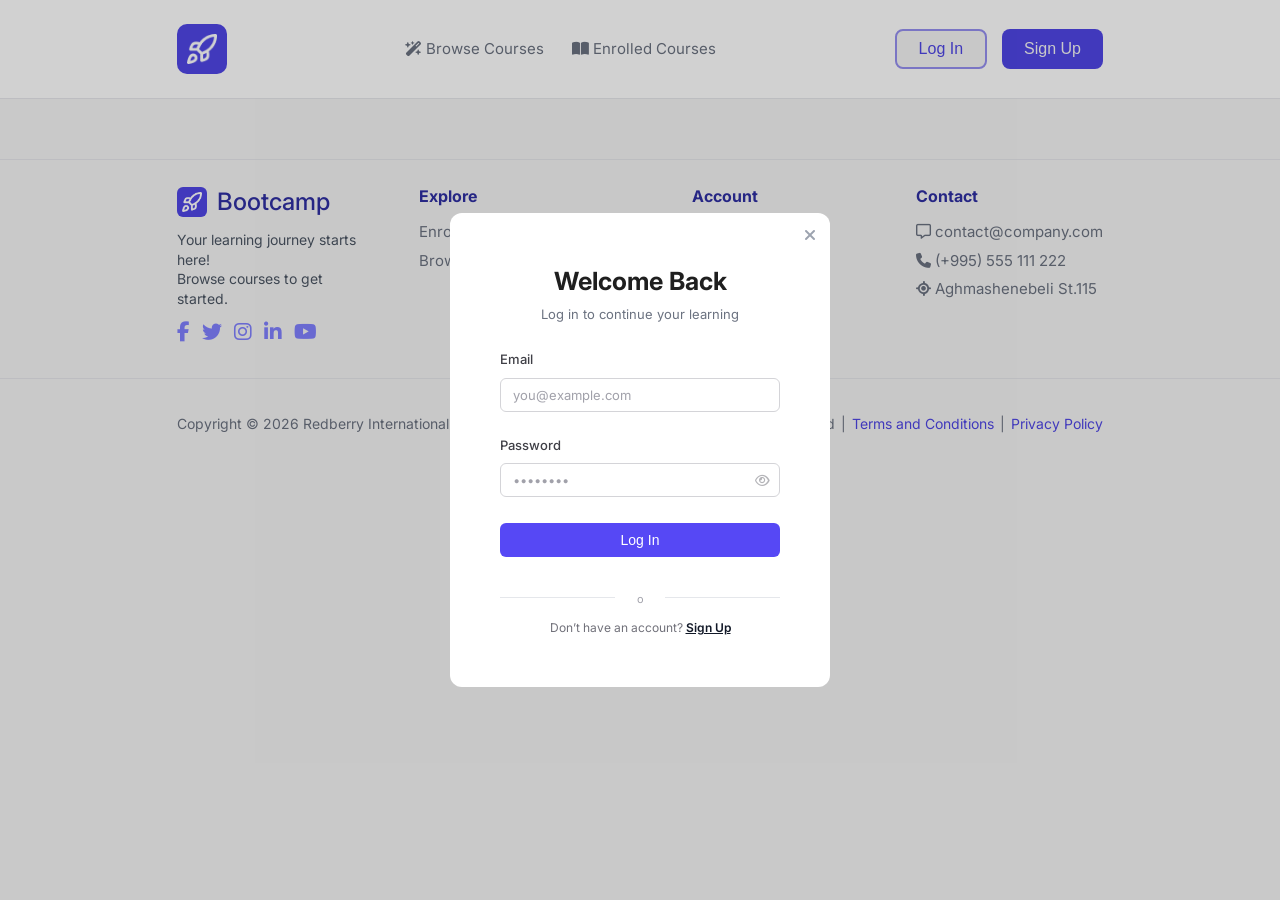
==== index.html @ 2910cee6 "modal functions with javascript" ====
<!DOCTYPE html>
<html lang="en">
<head>
    <meta charset="UTF-8">
    <meta name="viewport" content="width=device-width, initial-scale=1.0">
    <title>Redberry Bootcamp XI</title>
    <link rel="stylesheet" href="https://cdnjs.cloudflare.com/ajax/libs/font-awesome/6.5.0/css/all.min.css">
    <link rel="preconnect" href="https://fonts.googleapis.com">
    <link rel="preconnect" href="https://fonts.gstatic.com" crossorigin>
    <link href="https://fonts.googleapis.com/css2?family=Atkinson+Hyperlegible+Mono:ital,wght@0,200..800;1,200..800&family=Inter:ital,opsz,wght@0,14..32,100..900;1,14..32,100..900&family=Pinyon+Script&display=swap" rel="stylesheet">
    <link rel="stylesheet" href="index.css">
    <script src="index.js"></script>
</head>
<body>
    <header class="header">
        <div class="container header-container">
            <div class="logo">
                <img src="icons/dashboard.png" alt="Dashboard" ">
            </div>

            <nav class="nav">
                <a href="#"> <i class="fa-solid fa-wand-magic-sparkles"></i> Browse Courses</a>
                <a href="#"> <i class="fa-solid fa-book-open"></i> Enrolled Courses</a>
            </nav>

            <div class="auth-buttons">
                <button class="btn btn-login" id="openLoginBtn">Log In</button>
                <button class="btn btn-signup">Sign Up</button>
            </div>
        </div>
    </header>

    <main></main>

    <footer class="footer">
        <div class="container footer-container">
            <div class="footer-left">
                <div class="footer-brand">
                    <div class="footer-logo-row">
                        <img src="icons/dashboard.png" alt="Bootcamp logo""/>
                        <span>Bootcamp</span>
                    </div>

                    <p class="footer-description">
                    Your learning journey starts here!<br />
                    Browse courses to get started.
                    </p>

                    <div class="footer-socials">
                        <a href="https://www.facebook.com" aria-label="Facebook">
                            <i class="fa-brands fa-facebook-f"></i>
                        </a>
                        <a href="https://twitter.com" aria-label="Twitter">
                            <i class="fa-brands fa-twitter"></i>
                        </a>
                        <a href="https://www.instagram.com" aria-label="Instagram">
                            <i class="fa-brands fa-instagram"></i>
                        </a>
                        <a href="https://www.linkedin.com" aria-label="LinkedIn">
                            <i class="fa-brands fa-linkedin-in"></i>
                        </a>
                        <a href="https://www.youtube.com" aria-label="YouTube">
                            <i class="fa-brands fa-youtube"></i>
                        </a>
                    </div>
                </div>
            </div>

            <div class="footer-right">
                <div class="footer-column">
                    <h4>Explore</h4>
                    <a href="#">Enrolled Courses</a>
                    <a href="#">Browse Courses</a>
                </div>

                <div class="footer-column">
                    <h4>Account</h4>
                    <a href="#">My Profile</a>
                </div>

                <div class="footer-column">
                    <h4>Contact</h4>
                    <p><i class="fa-regular fa-message"></i> contact@company.com</p>
                    <p><i class="fa-solid fa-phone"></i> (+995) 555 111 222</p>
                    <p><i class="fa-solid fa-location-crosshairs"></i> Aghmashenebeli St.115</p>
                </div>
            </div>
        </div>

        <div class="container footer-bottom">
            <p>Copyright © 2026 Redberry International</p>

            <div class="footer-bottom-links">
                <span>All Rights Reserved</span>
                <span>|</span>
                <a href="#">Terms and Conditions</a>
                <span>|</span>
                <a href="#">Privacy Policy</a>
            </div>
        </div>
    </footer>

    <div id="loginModal" class="modal">
        <div class="modal-overlay" id="modalOverlay"></div>

        <div class="login-modal">
            <button class="modal-close" id="closeLoginBtn">
            <i class="fa-solid fa-xmark"></i>
            </button>

            <h2>Welcome Back</h2>
            <p class="modal-subtitle">Log in to continue your learning</p>

            <form id="loginForm" class="login-form">
            <div class="form-group">
                <label for="email">Email</label>
                <input
                type="email"
                id="email"
                name="email"
                placeholder="you@example.com"
                required
                >
                <p class="field-error" id="emailError"></p>
            </div>

            <div class="form-group">
                <label for="password">Password</label>
                <div class="password-input-wrapper">
                <input
                    type="password"
                    id="password"
                    name="password"
                    placeholder="••••••••"
                    required
                >
                <button type="button" class="toggle-password" id="togglePassword">
                    <i class="fa-regular fa-eye"></i>
                </button>
                </div>
                <p class="field-error" id="passwordError"></p>
            </div>

            <button type="submit" class="login-submit-btn" id="openLoginBtn">Log In</button>
            <p class="form-message" id="loginMessage"></p>
            </form>

            <div class="divider">
            <span>o</span>
            </div>

            <p class="signup-text">
            Don’t have an account?
            <a href="#">Sign Up</a>
            </p>
        </div>
    </div>
</body>
</html>
---- index.css ----
* {
    margin: 0;
    padding: 0;
    box-sizing: border-box;
}

body {
    font-family: 'Inter', sans-serif;
    background-color: #F5F5F5;
    color: #1e1e1e;
    line-height: 1.5;
}

img {
    display: block;
    width: 100%;
}

a {
    text-decoration: none;
    color: inherit;
}

.container {
    width: 100%;
    margin: 0 auto;
    padding: 24px 177px;
}

.hidden {
    display: none;
}

.header {
    background: #fff;
    border-bottom: 1px solid #e6e7eb;
}

.header-container {
    display: flex;
    justify-content: space-between;
    align-items: center;
    min-height: 72px;
}

.logo img {
    width: 50px;
    height: 50px;
    object-fit: contain;
    border-radius: 20%;
    padding: 10px;
    background-color: #4f46e5;
    cursor: pointer;
}

.nav {
    display: flex;
    align-items: center;
    gap: 28px;
}

.nav a {
    font-size: 15px;
    color: #6b7280;
    transition: 0.3s;
}

.nav a:hover {
    color: #4f46e5;
}

.auth-buttons {
    display: flex;
    align-items: center;
    gap: 15px;
}

.btn {
    height: 40px;
    padding: 0 22px;
    border-radius: 8px;
    font-size: 16px;
    font-weight: 500;
    cursor: pointer;
    transition: 0.3s;
}

.btn-login {
    background-color: whitesmoke;
    color: #4F46E5;
    border: 2px solid #958FEF;
}

.btn-login:hover {
    background-color: #4F46E5;
    color: whitesmoke;
}

.footer {
    background-color: #F5F5F5;
    border-top: 1px solid #e6e7eb;
    margin-top: 60px;
}

.btn-signup {
    background-color: #4F46E5;
    color: whitesmoke;
    border: none;
}

.btn-signup:hover {
    background-color: #958FEF;
}

.footer-container {
    display: flex;
    justify-content: space-between;
    align-items: flex-start;
    gap: 60px;
    padding-bottom:34px;
}

.footer-left {
    flex: 1;
}

.footer-brand {
    max-width: 240px;
}

.footer-logo-row {
    display: flex;
    align-items: center;
    gap: 10px;
    margin-bottom: 10px;
}

.footer-logo-row img {
    width: 30px;
    height: 30px;
    object-fit: contain;
    border-radius: 20%;
    padding: 5px;
    background-color: #4f46e5;
    cursor: pointer;
}

.footer-logo-row span {
    font-size: 24px;
    font-weight: 500;
    color: #2f2fa2
}

.footer-description {
    font-size: 14px;
    line-height: 1.4;
    color: #4b5563;
    margin-bottom: 14px;
}

.footer-socials {
    display: flex;
    align-items: center;
    gap: 12px;
}

.footer-socials a {
    font-size: 12px;
    text-decoration: none;
}

.footer-right {
    display: flex;
    gap: 150px;
}

.footer-column h4 {
    font-size: 16px;
    font-weight: 700;
    color: #2f2fa2;
    margin-bottom: 10px;
}

.footer-column a,
.footer-column p {
    display: block;
    font-size: 15px;
    color: #6b7280;
    text-decoration: none;
    line-height: 1.9;
}

.footer-bottom {
    border-top: 1px solid #e6e7eb;
    padding: 34px 177px;
    display: flex;
    justify-content: space-between;
    align-items: center;
    
}

.footer-bottom p {
    font-size: 14px;
    color: #6b7280;
}

.footer-bottom-links {
    display: flex;
    align-items: center;
    gap: 6px;
    flex-wrap: wrap;
}

.footer-bottom-links a,
.footer-bottom-links span {
    font-size: 14px;
    color: #6b7280;
    text-decoration: none;
}

.footer-bottom-links a {
    color: #4f46e5;
}

.fa-brands {
    color: hsl(240, 100%, 75%);
    font-size: 20px;
}

.hidden {
  display: none;
}

.modal {
  position: fixed;
  inset: 0;
  z-index: 1000;
}

.modal-overlay {
  position: absolute;
  inset: 0;
  background: rgba(0, 0, 0, 0.18);
}

.login-modal {
  position: relative;
  z-index: 2;
  width: 100%;
  max-width: 380px;
  background: #fff;
  border-radius: 12px;
  margin: 0 auto;
  top: 50%;
  transform: translateY(-50%);
  padding: 50px;
}

.modal-close {
  position: absolute;
  top: 14px;
  right: 14px;
  border: none;
  background: transparent;
  color: #9ca3af;
  font-size: 16px;
  cursor: pointer;
}

.login-modal h2 {
  text-align: center;
  font-size: 25px;
  font-weight: 700;
  color: #1f1f1f;
  margin-bottom: 4px;
}

.modal-subtitle {
  text-align: center;
  font-size: 13px;
  color: #6b7280;
  margin-bottom: 26px;
}

.login-form {
  display: flex;
  flex-direction: column;
  gap: 16px;
}

.form-group {
  display: flex;
  flex-direction: column;
  gap: 8px;
}

.form-group label {
  font-size: 13px;
  font-weight: 500;
  color: #3f3f46;
}

.form-group input {
  width: 100%;
  height: 34px;
  border: 1px solid #d4d4d8;
  border-radius: 6px;
  padding: 0 12px;
  font-size: 13px;
  font-family: inherit;
  outline: none;
  color: #18181b;
}

.form-group input::placeholder {
  color: #a1a1aa;
}

.form-group input:focus {
  border-color: #5648f5;
}

.password-input-wrapper {
  position: relative;
}

.password-input-wrapper input {
  padding-right: 34px;
}

.toggle-password {
  position: absolute;
  top: 50%;
  right: 10px;
  transform: translateY(-50%);
  border: none;
  background: transparent;
  color: #b4b4b8;
  cursor: pointer;
  font-size: 13px;
}

.login-submit-btn {
  width: 100%;
  height: 34px;
  border: none;
  border-radius: 6px;
  background: #5648f5;
  color: #fff;
  font-size: 14px;
  font-weight: 500;
  cursor: pointer;
  margin-top: 2px;
}

.login-submit-btn:hover {
  background: #4b3ee6;
}

.divider {
  position: relative;
  text-align: center;
  margin: 12px 0 10px;
}

.divider::before,
.divider::after {
  content: "";
  position: absolute;
  top: 50%;
  width: 41%;
  height: 1px;
  background: #e5e7eb;
}

.divider::before {
  left: 0;
}

.divider::after {
  right: 0;
}

.divider span {
  position: relative;
  z-index: 1;
  background: #fff;
  padding: 0 8px;
  font-size: 11px;
  color: #a1a1aa;
}

.signup-text {
  text-align: center;
  font-size: 12px;
  color: #71717a;
}

.signup-text a {
  color: #111827;
  font-weight: 600;
  text-decoration: underline;
}
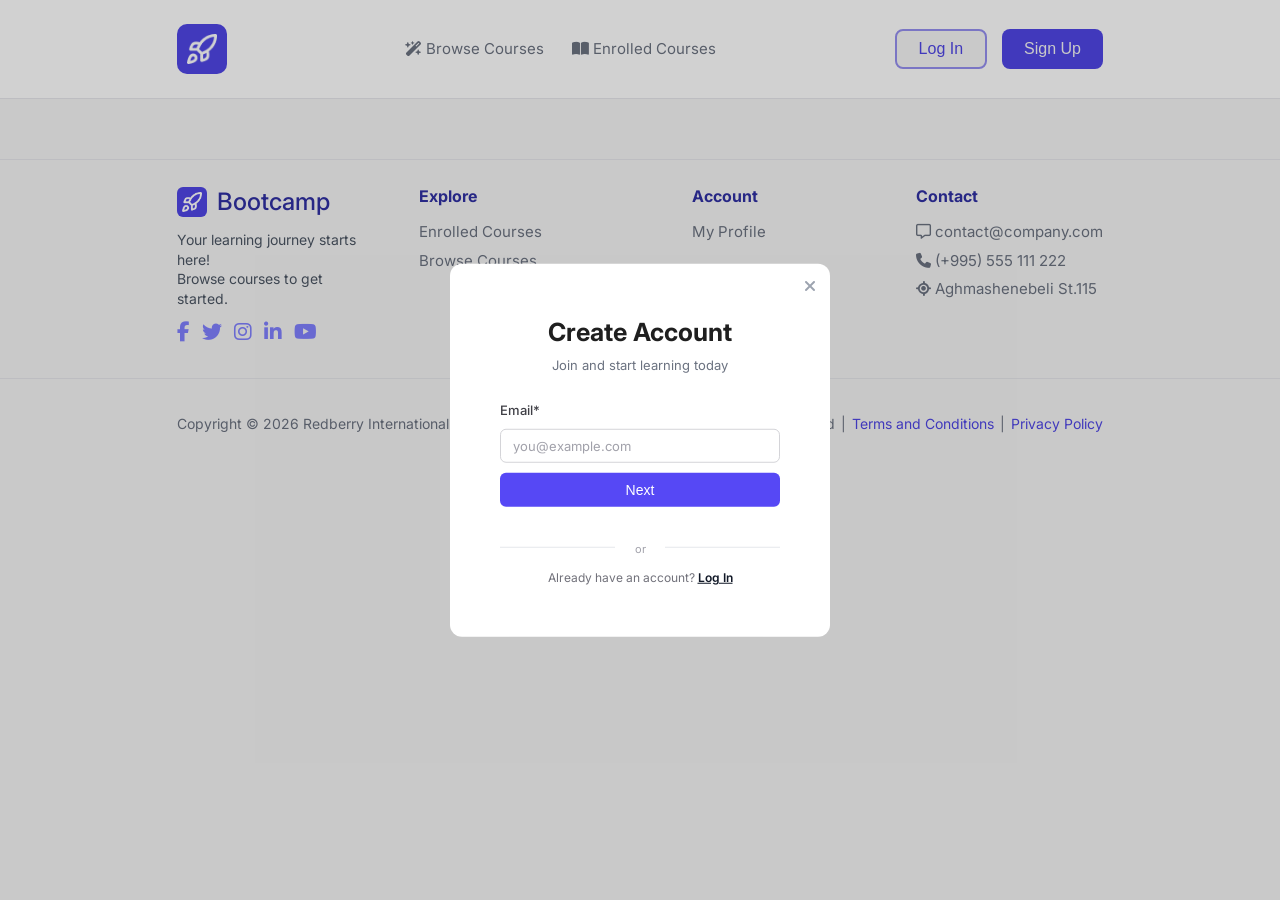
==== commit 2c71e10a: "bulding register modal html and css" ====
--- a/index.html
+++ b/index.html
@@ -9,7 +9,7 @@
     <link rel="preconnect" href="https://fonts.gstatic.com" crossorigin>
     <link href="https://fonts.googleapis.com/css2?family=Atkinson+Hyperlegible+Mono:ital,wght@0,200..800;1,200..800&family=Inter:ital,opsz,wght@0,14..32,100..900;1,14..32,100..900&family=Pinyon+Script&display=swap" rel="stylesheet">
     <link rel="stylesheet" href="index.css">
-    <script src="index.js"></script>
+    <script src="index.js" defer></script>
 </head>
 <body>
     <header class="header">
@@ -100,7 +100,7 @@
         </div>
     </footer>
 
-    <div id="loginModal" class="modal">
+    <div id="loginModal" class="modal hidden">
         <div class="modal-overlay" id="modalOverlay"></div>
 
         <div class="login-modal">
@@ -146,7 +146,7 @@
             </form>
 
             <div class="divider">
-            <span>o</span>
+            <span>or</span>
             </div>
 
             <p class="signup-text">
@@ -155,5 +155,96 @@
             </p>
         </div>
     </div>
+
+    <!-- REGISTER MODAL -->
+<div id="registerModal" class="modal">
+    <div class="modal-overlay" id="registerOverlay"></div>
+
+    <div class="login-modal">
+
+        <!-- CLOSE -->
+        <button class="modal-close" id="closeRegisterBtn">
+            <i class="fa-solid fa-xmark"></i>
+        </button>
+
+        <h2>Create Account</h2>
+        <p class="modal-subtitle">Join and start learning today</p>
+
+        <!-- PROGRESS -->
+        <div class="register-progress">
+            <div class="step active"></div>
+            <div class="step"></div>
+            <div class="step"></div>
+        </div>
+
+        <form id="registerForm" class="login-form">
+
+            <!-- STEP 1 -->
+            <div class="register-step" data-step="1">
+                <div class="form-group">
+                    <label>Email*</label>
+                    <input type="email" id="registerEmail" placeholder="you@example.com">
+                    <p class="field-error" id="registerEmailError"></p>
+                </div>
+
+                <button type="button" class="login-submit-btn" id="step1NextBtn">
+                    Next
+                </button>
+            </div>
+
+            <!-- STEP 2 -->
+            <div class="register-step hidden" data-step="2">
+                <div class="form-group">
+                    <label>Password*</label>
+                    <input type="password" id="registerPassword" placeholder="Password">
+                    <p class="field-error" id="registerPasswordError"></p>
+                </div>
+
+                <div class="form-group">
+                    <label>Confirm Password*</label>
+                    <input type="password" id="registerConfirmPassword" placeholder="Confirm Password">
+                    <p class="field-error" id="registerConfirmPasswordError"></p>
+                </div>
+
+                <button type="button" class="login-submit-btn" id="step2NextBtn">
+                    Next
+                </button>
+            </div>
+
+            <!-- STEP 3 -->
+            <div class="register-step hidden" data-step="3">
+                <div class="form-group">
+                    <label>Username*</label>
+                    <input type="text" id="registerUsername" placeholder="Username">
+                    <p class="field-error" id="registerUsernameError"></p>
+                </div>
+
+                <div class="form-group">
+                    <label>Upload Avatar</label>
+                    <input type="file" id="avatarInput" accept="image/*">
+                    <p class="field-error" id="registerAvatarError"></p>
+
+                    <!-- preview -->
+                    <img id="avatarPreview" class="hidden" style="width:80px; margin-top:10px; border-radius:50%;" />
+                </div>
+
+                <button type="submit" class="login-submit-btn" id="registerSubmitBtn">
+                    Sign Up
+                </button>
+            </div>
+
+            <p class="form-message" id="registerMessage"></p>
+        </form>
+
+        <div class="divider">
+            <span>or</span>
+        </div>
+
+        <p class="signup-text">
+            Already have an account?
+            <a href="#" id="goToLoginLink">Log In</a>
+        </p>
+    </div>
+</div>
 </body>
 </html>
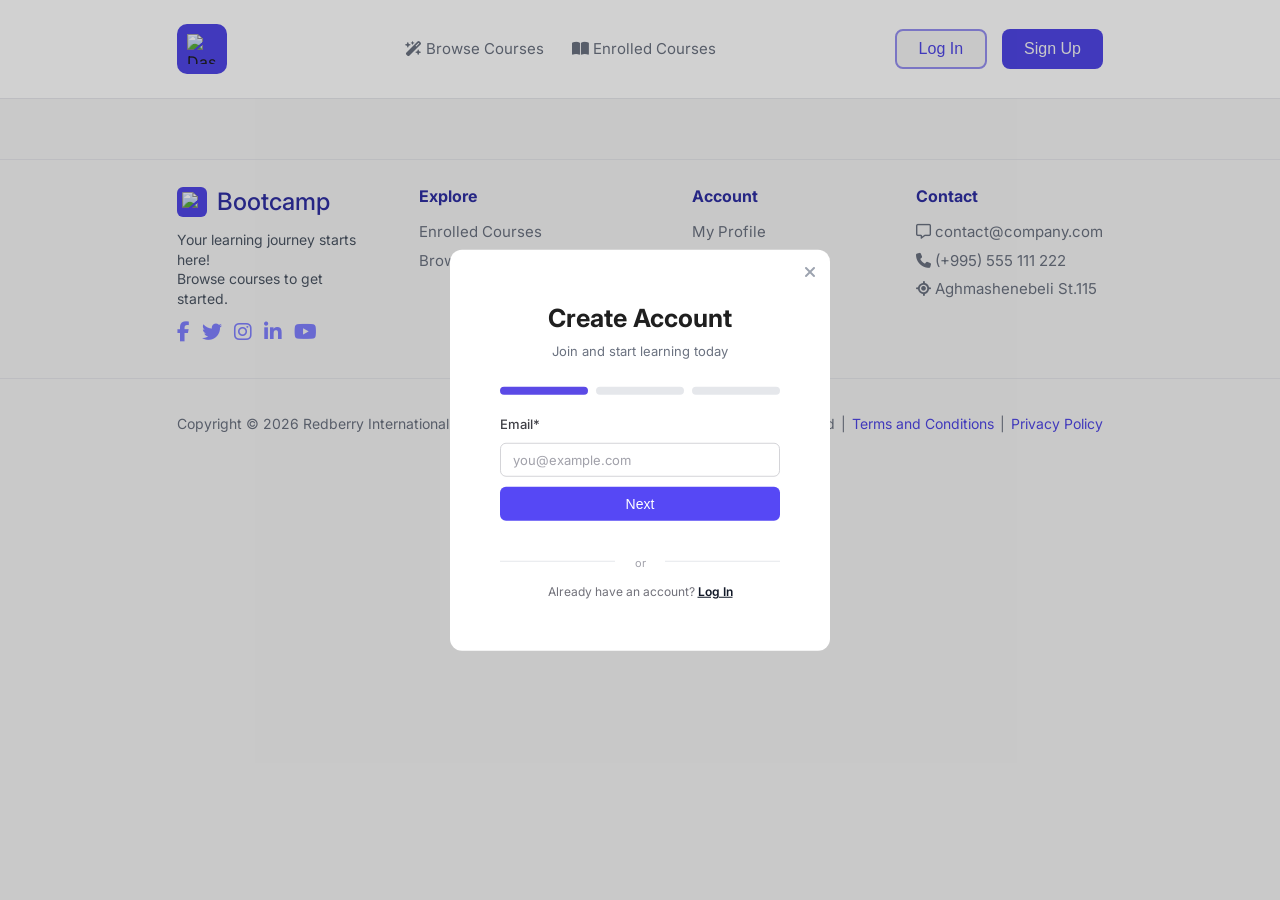
==== commit f18e275c: "javascript function for modals" ====
--- a/index.html
+++ b/index.html
@@ -156,95 +156,95 @@
         </div>
     </div>
 
-    <!-- REGISTER MODAL -->
-<div id="registerModal" class="modal">
-    <div class="modal-overlay" id="registerOverlay"></div>
-
-    <div class="login-modal">
-
-        <!-- CLOSE -->
-        <button class="modal-close" id="closeRegisterBtn">
-            <i class="fa-solid fa-xmark"></i>
-        </button>
-
-        <h2>Create Account</h2>
-        <p class="modal-subtitle">Join and start learning today</p>
-
-        <!-- PROGRESS -->
-        <div class="register-progress">
-            <div class="step active"></div>
-            <div class="step"></div>
-            <div class="step"></div>
-        </div>
-
-        <form id="registerForm" class="login-form">
-
-            <!-- STEP 1 -->
-            <div class="register-step" data-step="1">
-                <div class="form-group">
-                    <label>Email*</label>
-                    <input type="email" id="registerEmail" placeholder="you@example.com">
-                    <p class="field-error" id="registerEmailError"></p>
-                </div>
-
-                <button type="button" class="login-submit-btn" id="step1NextBtn">
-                    Next
-                </button>
-            </div>
-
-            <!-- STEP 2 -->
-            <div class="register-step hidden" data-step="2">
-                <div class="form-group">
-                    <label>Password*</label>
-                    <input type="password" id="registerPassword" placeholder="Password">
-                    <p class="field-error" id="registerPasswordError"></p>
-                </div>
-
-                <div class="form-group">
-                    <label>Confirm Password*</label>
-                    <input type="password" id="registerConfirmPassword" placeholder="Confirm Password">
-                    <p class="field-error" id="registerConfirmPasswordError"></p>
-                </div>
-
-                <button type="button" class="login-submit-btn" id="step2NextBtn">
-                    Next
-                </button>
-            </div>
-
-            <!-- STEP 3 -->
-            <div class="register-step hidden" data-step="3">
-                <div class="form-group">
-                    <label>Username*</label>
-                    <input type="text" id="registerUsername" placeholder="Username">
-                    <p class="field-error" id="registerUsernameError"></p>
-                </div>
-
-                <div class="form-group">
-                    <label>Upload Avatar</label>
-                    <input type="file" id="avatarInput" accept="image/*">
-                    <p class="field-error" id="registerAvatarError"></p>
-
-                    <!-- preview -->
-                    <img id="avatarPreview" class="hidden" style="width:80px; margin-top:10px; border-radius:50%;" />
-                </div>
-
-                <button type="submit" class="login-submit-btn" id="registerSubmitBtn">
-                    Sign Up
-                </button>
-            </div>
-
-            <p class="form-message" id="registerMessage"></p>
-        </form>
-
-        <div class="divider">
-            <span>or</span>
-        </div>
-
-        <p class="signup-text">
-            Already have an account?
-            <a href="#" id="goToLoginLink">Log In</a>
-        </p>
+    <!-- register modal -->
+    <div id="registerModal" class="modal">
+        <div class="modal-overlay" id="registerOverlay"></div>
+
+        <div class="login-modal">
+
+            <!-- close button -->
+            <button class="modal-close" id="closeRegisterBtn">
+                <i class="fa-solid fa-xmark"></i>
+            </button>
+
+            <h2>Create Account</h2>
+            <p class="modal-subtitle">Join and start learning today</p>
+
+            <!-- progress -->
+            <div class="register-progress">
+                <div class="step active"></div>
+                <div class="step"></div>
+                <div class="step"></div>
+            </div>
+
+            <form id="registerForm" class="login-form">
+
+                <!-- first step -->
+                <div class="register-step" data-step="1">
+                    <div class="form-group">
+                        <label>Email*</label>
+                        <input type="email" id="registerEmail" placeholder="you@example.com">
+                        <p class="field-error" id="registerEmailError"></p>
+                    </div>
+
+                    <button type="button" class="login-submit-btn" id="step1NextBtn">
+                        Next
+                    </button>
+                </div>
+
+                <!-- second step -->
+                <div class="register-step hidden" data-step="2">
+                    <div class="form-group">
+                        <label>Password*</label>
+                        <input type="password" id="registerPassword" placeholder="Password">
+                        <p class="field-error" id="registerPasswordError"></p>
+                    </div>
+
+                    <div class="form-group">
+                        <label>Confirm Password*</label>
+                        <input type="password" id="registerConfirmPassword" placeholder="Confirm Password">
+                        <p class="field-error" id="registerConfirmPasswordError"></p>
+                    </div>
+
+                    <button type="button" class="login-submit-btn" id="step2NextBtn">
+                        Next
+                    </button>
+                </div>
+
+                <!-- third step -->
+                <div class="register-step hidden" data-step="3">
+                    <div class="form-group">
+                        <label>Username*</label>
+                        <input type="text" id="registerUsername" placeholder="Username">
+                        <p class="field-error" id="registerUsernameError"></p>
+                    </div>
+
+                    <div class="form-group">
+                        <label>Upload Avatar</label>
+                        <input type="file" id="avatarInput" accept="image/*">
+                        <p class="field-error" id="registerAvatarError"></p>
+
+                        
+                        <img id="avatarPreview" class="hidden" style="width:80px; margin-top:10px; border-radius:50%;" />
+                    </div>
+
+                    <button type="submit" class="login-submit-btn" id="registerSubmitBtn">
+                        Sign Up
+                    </button>
+                </div>
+
+                <p class="form-message" id="registerMessage"></p>
+            </form>
+
+            <div class="divider">
+                <span>or</span>
+            </div>
+
+            <p class="signup-text">
+                Already have an account?
+                <a href="#" id="goToLoginLink">Log In</a>
+            </p>
+        </div>
     </div>
-</div>
 </body>
 </html>
--- a/index.css
+++ b/index.css
@@ -400,4 +400,23 @@
   color: #111827;
   font-weight: 600;
   text-decoration: underline;
+}
+
+.register-progress {
+  display: flex;
+  align-items: center;
+  gap: 8px;
+  margin-bottom: 20px;
+}
+
+.register-progress .step {
+  flex: 1;
+  height: 8px;
+  border-radius: 999px;
+  background-color: #e5e7eb;
+  transition: 0.3s;
+}
+
+.register-progress .step.active {
+    background-color: #5b4ae6;
 }
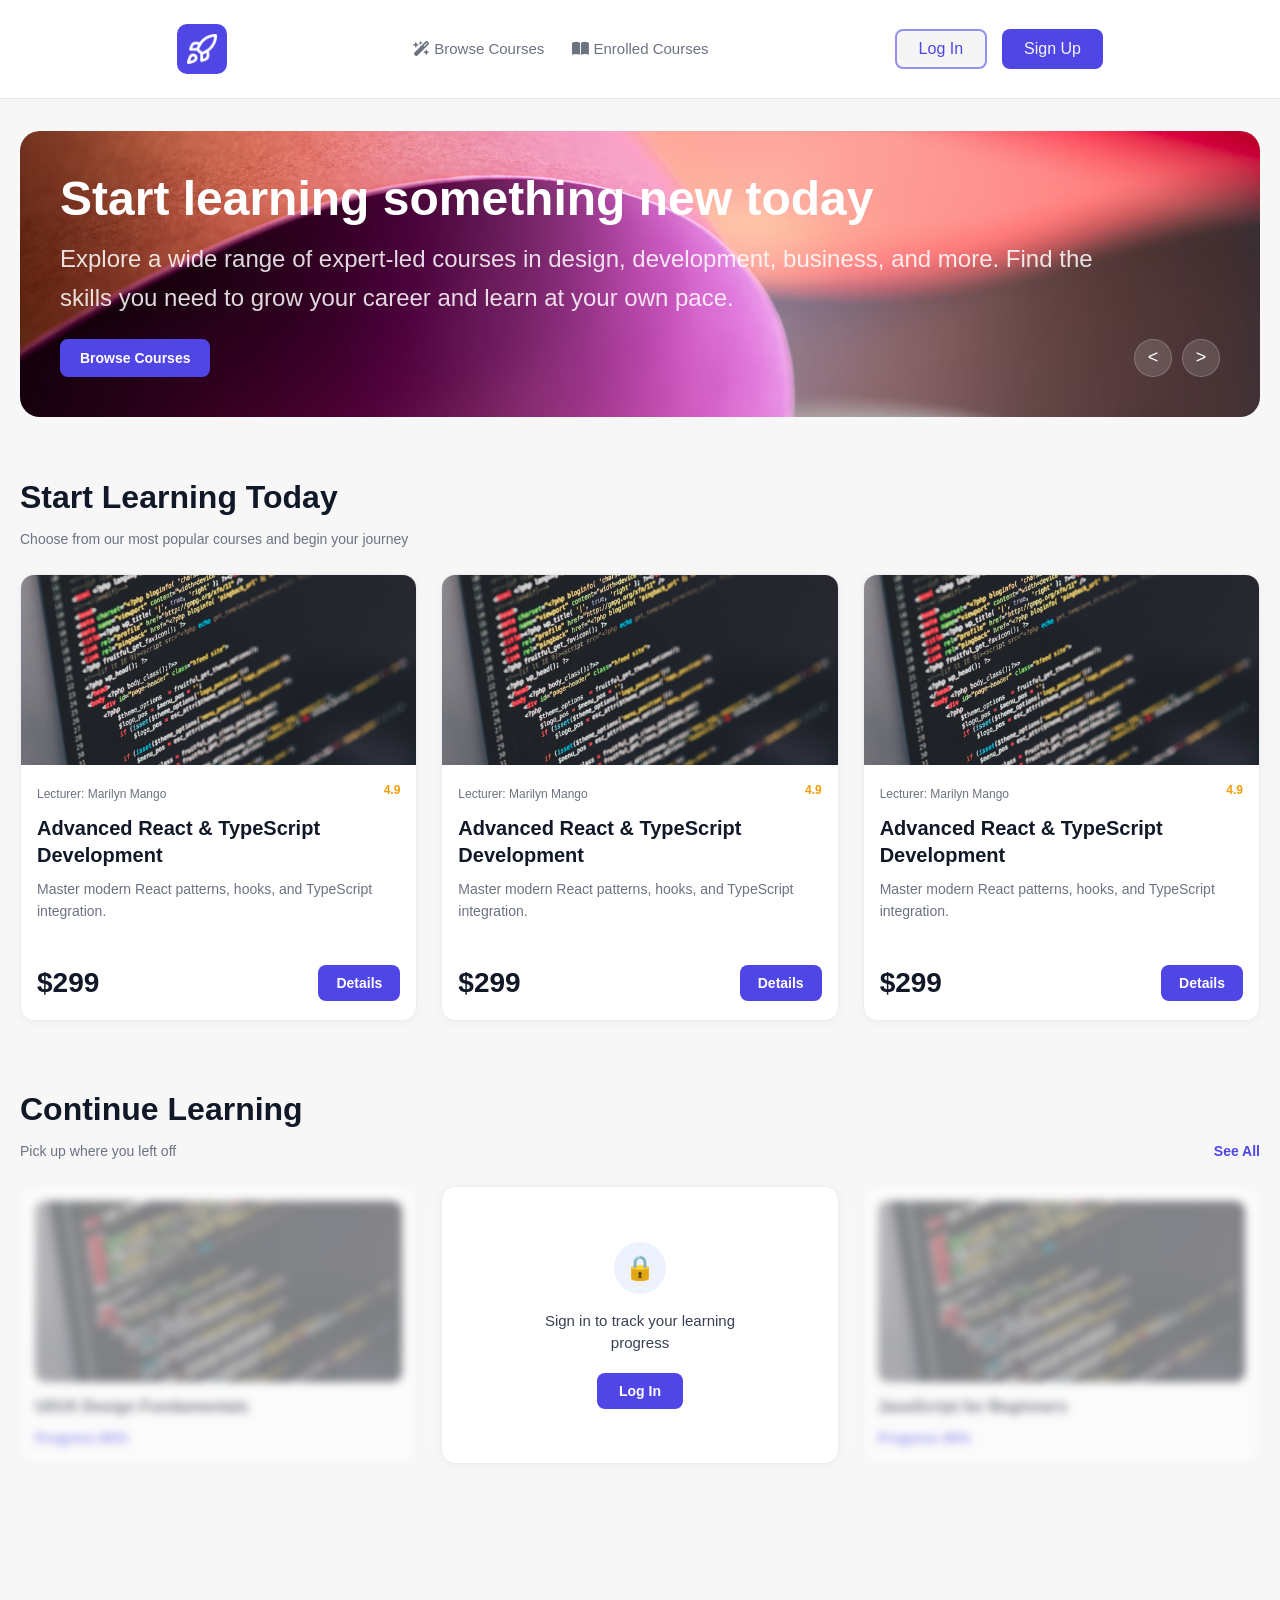
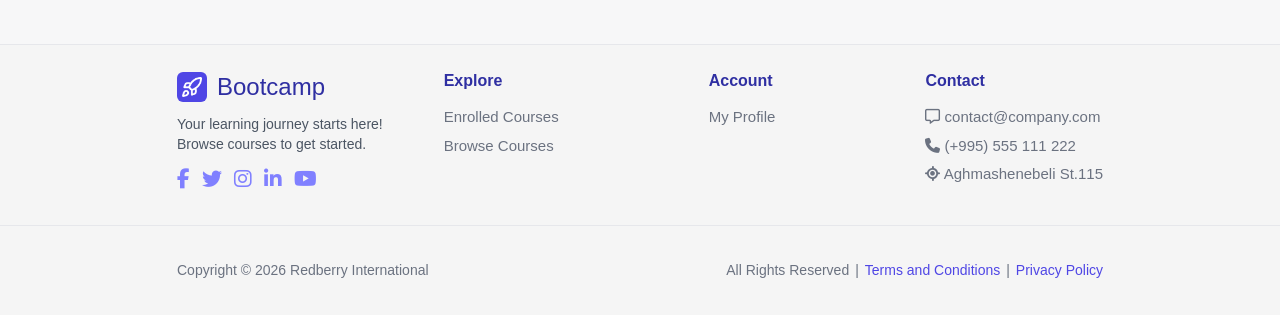
==== commit 18478c82: "main content of index.html and added some images" ====
--- a/index.html
+++ b/index.html
@@ -30,7 +30,106 @@
         </div>
     </header>
 
-    <main></main>
+    <main class="main">
+        <section class="main-section slide-1">
+            <div class="hero-content">
+                <h1>Start learning something new today</h1>
+                <p>Explore a wide range of expert-led courses in design, development, business, and more. Find the skills you need to grow your career and learn at your own pace.</p>
+                <button>Browse Courses</button>
+            </div>
+
+            <div class="hero-slider-controls">
+                <button>&lt;</button>
+                <button>&gt;</button>
+            </div>
+        </section>
+
+        <section class="course-section">
+            <div class="section-header">
+                <h2>Start Learning Today</h2>
+                <p>Choose from our most popular courses and begin your journey</p>
+            </div>
+
+            <div class="courses-grid">
+            <article class="course-card">
+                <img src="background-images/course-background-image.jpg" alt="React course">
+                <div class="course-info">
+                    <span class="course-author">Lecturer: Marilyn Mango</span>
+                    <span class="course-rating">4.9</span>
+                    <h3>Advanced React & TypeScript Development</h3>
+                    <p>Master modern React patterns, hooks, and TypeScript integration.</p>
+                    <div class="course-footer">
+                        <span class="course-price">$299</span>
+                        <button>Details</button>
+                    </div>
+                </div>
+            </article>
+
+            <article class="course-card">
+                <img src="background-images/course-background-image.jpg" alt="React course">
+                <div class="course-info">
+                    <span class="course-author">Lecturer: Marilyn Mango</span>
+                    <span class="course-rating">4.9</span>
+                    <h3>Advanced React & TypeScript Development</h3>
+                    <p>Master modern React patterns, hooks, and TypeScript integration.</p>
+                    <div class="course-footer">
+                        <span class="course-price">$299</span>
+                        <button>Details</button>
+                    </div>
+                </div>
+            </article>
+
+            <article class="course-card">
+                <img src="background-images/course-background-image.jpg" alt="React course">
+                <div class="course-info">
+                    <span class="course-author">Lecturer: Marilyn Mango</span>
+                    <span class="course-rating">4.9</span>
+                    <h3>Advanced React & TypeScript Development</h3>
+                    <p>Master modern React patterns, hooks, and TypeScript integration.</p>
+                    <div class="course-footer">
+                        <span class="course-price">$299</span>
+                        <button>Details</button>
+                    </div>
+                </div>
+            </article>
+        </section>
+
+        <section class="progress-section">
+            <div class="section-header progress-header">
+                <div>
+                <h2>Continue Learning</h2>
+                <p>Pick up where you left off</p>
+                
+            
+            </div>
+                <a href="#">See All</a>
+            </div>
+
+            <div class="progress-grid locked">
+                <article class="progress-card blurred">
+                    <img src="background-images/course-background-image.jpg" alt="course">
+                    <div class="progress-card-content">
+                        <h3>UI/UX Design Fundamentals</h3>
+                        <p>Progress 65%</p>
+                    </div>
+                </article>
+
+                <div class="progress-overlay-card">
+                    <div class="lock-icon">🔒</div>
+                    <p>Sign in to track your learning progress</p>
+                    <button>Log In</button>
+                </div>
+
+                <article class="progress-card blurred">
+                    <img src="background-images/course-background-image.jpg" alt="course">
+                    <div class="progress-card-content">
+                        <h3>JavaScript for Beginners</h3>
+                        <p>Progress 40%</p>
+                    </div>
+                </article>
+            </div>
+        </section>
+    </main>
 
     <footer class="footer">
         <div class="container footer-container">
@@ -157,7 +256,7 @@
     </div>
 
     <!-- register modal -->
-    <div id="registerModal" class="modal">
+    <div id="registerModal" class="modal hidden">
         <div class="modal-overlay" id="registerOverlay"></div>
 
         <div class="login-modal">
--- a/index.css
+++ b/index.css
@@ -419,4 +419,397 @@
 
 .register-progress .step.active {
     background-color: #5b4ae6;
+}
+
+.progress-grid {
+  display: grid;
+  grid-template-columns: repeat(3, 1fr);
+  gap: 24px;
+  align-items: center;
+  position: relative;
+}
+
+.progress-card {
+  background: #fff;
+  border-radius: 12px;
+  padding: 16px;
+  transition: 0.3s;
+}
+
+.blurred {
+  filter: blur(4px);
+  opacity: 0.6;
+}
+
+.progress-overlay-card {
+  background: #fff;
+  border: 1px solid #e5e5e5;
+  border-radius: 12px;
+  padding: 32px 20px;
+  text-align: center;
+  box-shadow: 0 8px 20px rgba(0, 0, 0, 0.08);
+}
+
+.lock-icon {
+  font-size: 28px;
+  margin-bottom: 12px;
+}
+
+.progress-overlay-card p {
+  margin-bottom: 16px;
+  color: #555;
+}
+
+.progress-overlay-card button {
+  background: #5b3df5;
+  color: white;
+  border: none;
+  padding: 10px 20px;
+  border-radius: 8px;
+  cursor: pointer;
+}
+
+* {
+    margin: 0;
+    padding: 0;
+    box-sizing: border-box;
+}
+
+body {
+    font-family: Arial, sans-serif;
+    background-color: #f7f7f8;
+    color: #111827;
+}
+
+a {
+    text-decoration: none;
+    color: inherit;
+}
+
+button {
+    font-family: inherit;
+    cursor: pointer;
+    border: none;
+}
+
+img {
+    max-width: 100%;
+    display: block;
+}
+
+.main {
+    max-width: 1566px;
+    margin: 0 auto;
+    padding: 32px 20px 80px;
+}
+
+.main-section {
+    position: relative;
+    min-height: 260px;
+    border-radius: 20px;
+    padding: 40px;
+    display: flex;
+    justify-content: space-between;
+    align-items: flex-end;
+    overflow: hidden;
+    margin-bottom: 56px;
+}
+
+.hero-content {
+    z-index: 2;
+}
+
+.hero-content h1 {
+    font-size: 48px;
+    line-height: 1.15;
+    font-weight: 700;
+    color: #ffffff;
+    margin-bottom: 14px;
+}
+
+.hero-content p {
+    font-size: 24px;
+    line-height: 1.6;
+    color: rgba(255, 255, 255, 0.85);
+    margin-bottom: 22px;
+    max-width: 100%;
+}
+
+.hero-content button {
+    background-color: #4f46e5;
+    color: #ffffff;
+    padding: 11px 20px;
+    border-radius: 8px;
+    font-size: 14px;
+    font-weight: 600;
+    transition: 0.2s ease;
+}
+
+.hero-content button:hover {
+    background-color: #4338ca;
+}
+
+.hero-slider-controls {
+    display: flex;
+    gap: 10px;
+    align-items: center;
+    z-index: 2;
+}
+
+.slide-1 {
+  background: url(background-images/image-1.png) ;
+  background-size: cover;
+  background-position: center;
+}
+
+.slide-2 {
+  background: url(background-images/image-2.png) ;
+  background-size: cover;
+  background-position: center;
+}
+
+.slide-3 {
+  background: url(background-images/image-3.png) ;
+  background-size: cover;
+  background-position: center;
+}
+
+.hero-slider-controls button {
+    width: 38px;
+    height: 38px;
+    border-radius: 50%;
+    background-color: rgba(255, 255, 255, 0.14);
+    color: white;
+    font-size: 18px;
+    border: 1px solid rgba(255, 255, 255, 0.2);
+    transition: 0.2s ease;
+}
+
+.hero-slider-controls button:hover {
+    background-color: rgba(255, 255, 255, 0.24);
+}
+
+.section-header {
+    margin-bottom: 24px;
+}
+
+.section-header h2 {
+    font-size: 32px;
+    font-weight: 700;
+    color: #111827;
+    margin-bottom: 8px;
+}
+
+.section-header p {
+    font-size: 14px;
+    color: #6b7280;
+}
+
+.course-section {
+    margin-bottom: 64px;
+}
+
+.courses-grid {
+    display: grid;
+    grid-template-columns: repeat(3, 1fr);
+    gap: 24px;
+}
+
+.course-card {
+    background-color: #ffffff;
+    border: 1px solid #ececf2;
+    border-radius: 14px;
+    overflow: hidden;
+    box-shadow: 0 2px 10px rgba(15, 23, 42, 0.04);
+    transition: transform 0.2s ease, box-shadow 0.2s ease;
+}
+
+.course-card:hover {
+    transform: translateY(-4px);
+    box-shadow: 0 10px 24px rgba(15, 23, 42, 0.1);
+}
+
+.course-card img {
+    width: 100%;
+    height: 190px;
+    object-fit: cover;
+}
+
+.course-info {
+    padding: 16px;
+}
+
+.course-author,
+.course-rating {
+    font-size: 12px;
+    color: #6b7280;
+}
+
+.course-author {
+    display: inline-block;
+    margin-bottom: 12px;
+}
+
+.course-rating {
+    float: right;
+    font-weight: 600;
+    color: #f59e0b;
+}
+
+.course-info h3 {
+    clear: both;
+    font-size: 20px;
+    line-height: 1.35;
+    font-weight: 700;
+    color: #111827;
+    margin-bottom: 10px;
+}
+
+.course-info p {
+    font-size: 14px;
+    line-height: 1.55;
+    color: #6b7280;
+    margin-bottom: 18px;
+    min-height: 65px;
+}
+
+.course-footer {
+    display: flex;
+    justify-content: space-between;
+    align-items: center;
+}
+
+.course-price {
+    font-size: 28px;
+    font-weight: 700;
+    color: #111827;
+}
+
+.course-footer button {
+    background-color: #4f46e5;
+    color: #ffffff;
+    padding: 10px 18px;
+    border-radius: 8px;
+    font-size: 14px;
+    font-weight: 600;
+    transition: 0.2s ease;
+}
+
+.course-footer button:hover {
+    background-color: #4338ca;
+}
+
+.progress-section {
+    margin-bottom: 40px;
+}
+
+.progress-header {
+    display: flex;
+    justify-content: space-between;
+    align-items: flex-end;
+    gap: 20px;
+}
+
+.progress-header a {
+    font-size: 14px;
+    font-weight: 600;
+    color: #4f46e5;
+}
+
+.progress-header a:hover {
+    text-decoration: underline;
+}
+
+.progress-grid {
+    display: grid;
+    grid-template-columns: 1fr 1fr 1fr;
+    gap: 24px;
+    align-items: stretch;
+}
+
+.progress-card {
+    background-color: #ffffff;
+    border: 1px solid #ececf2;
+    border-radius: 14px;
+    padding: 14px;
+    min-height: 170px;
+    box-shadow: 0 2px 10px rgba(15, 23, 42, 0.04);
+    overflow: hidden;
+}
+
+.progress-card img {
+    width: 100%;
+    height: 181px;
+    object-fit: cover;
+    border-radius: 10px;
+    margin-bottom: 14px;
+}
+
+.progress-card-content h3 {
+    font-size: 16px;
+    line-height: 1.4;
+    color: #111827;
+    margin-bottom: 10px;
+}
+
+.progress-card-content p {
+    font-size: 14px;
+    color: #4f46e5;
+    font-weight: 600;
+}
+
+.blurred {
+    filter: blur(4px);
+    opacity: 0.55;
+    pointer-events: none;
+    user-select: none;
+}
+
+.progress-overlay-card {
+    background-color: #ffffff;
+    border: 1px solid #ececf2;
+    border-radius: 14px;
+    min-height: 170px;
+    display: flex;
+    flex-direction: column;
+    justify-content: center;
+    align-items: center;
+    padding: 24px;
+    text-align: center;
+    box-shadow: 0 2px 10px rgba(15, 23, 42, 0.04);
+}
+
+.lock-icon {
+    width: 52px;
+    height: 52px;
+    border-radius: 50%;
+    background-color: #eef2ff;
+    color: #4f46e5;
+    display: flex;
+    justify-content: center;
+    align-items: center;
+    font-size: 24px;
+    margin-bottom: 16px;
+}
+
+.progress-overlay-card p {
+    font-size: 15px;
+    line-height: 1.5;
+    color: #374151;
+    margin-bottom: 18px;
+    max-width: 220px;
+}
+
+.progress-overlay-card button {
+    background-color: #4f46e5;
+    color: #ffffff;
+    padding: 10px 22px;
+    border-radius: 8px;
+    font-size: 14px;
+    font-weight: 600;
+    transition: 0.2s ease;
+}
+
+.progress-overlay-card button:hover {
+    background-color: #4338ca;
 }
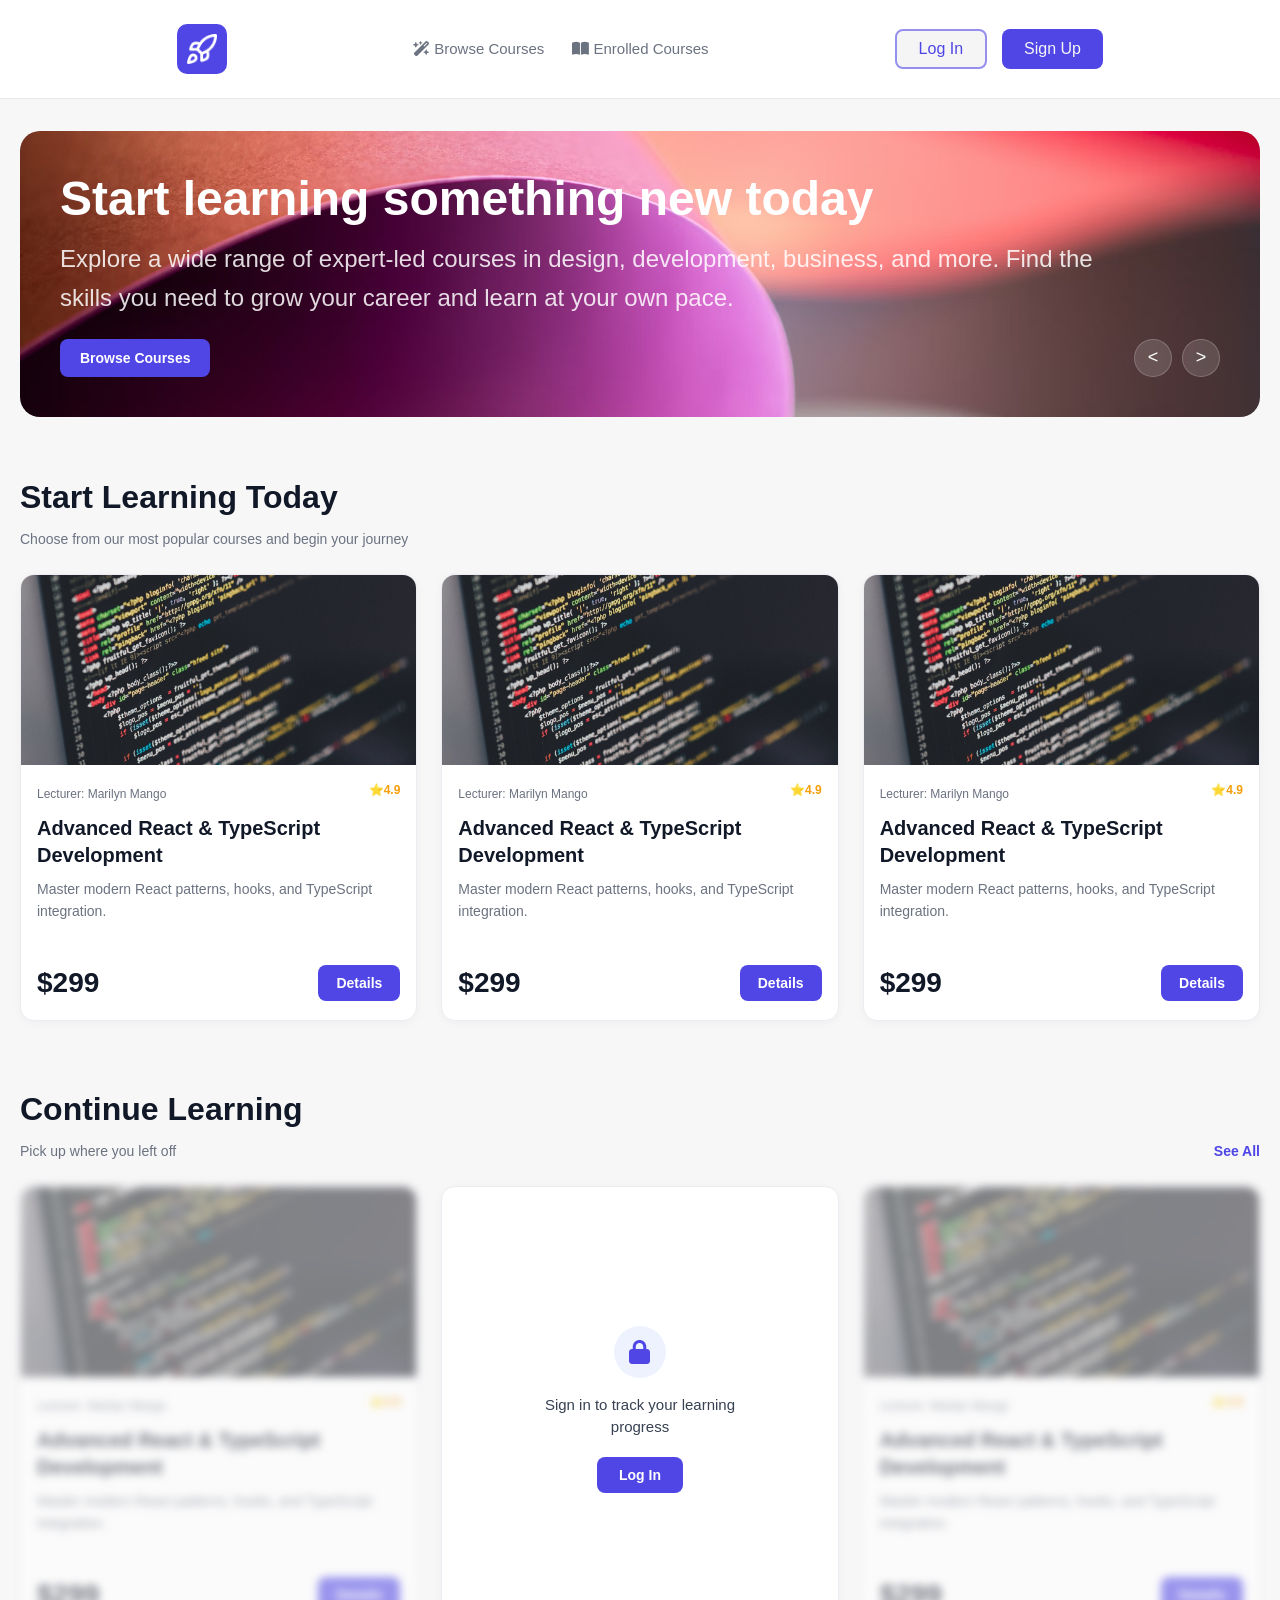
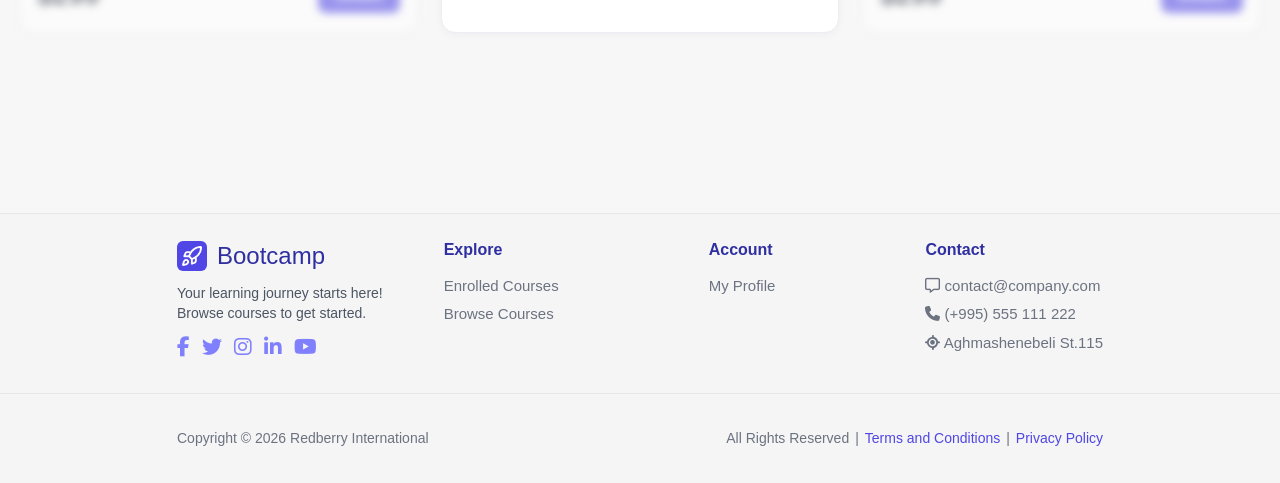
==== commit 22a193cf: "built login function in js and changing cards im main" ====
--- a/index.html
+++ b/index.html
@@ -15,7 +15,7 @@
     <header class="header">
         <div class="container header-container">
             <div class="logo">
-                <img src="icons/dashboard.png" alt="Dashboard" ">
+                <img src="icons/dashboard.png" alt="Dashboard">
             </div>
 
             <nav class="nav">
@@ -26,6 +26,12 @@
             <div class="auth-buttons">
                 <button class="btn btn-login" id="openLoginBtn">Log In</button>
                 <button class="btn btn-signup">Sign Up</button>
+            </div>
+
+            <div class="user hidden">
+                <img src="" alt="user avatar" id="userAvatar">
+                <span id="userName">Username</span>
+                <button id="logoutBtn">Log Out</button>
             </div>
         </div>
     </header>
@@ -55,7 +61,7 @@
                 <img src="background-images/course-background-image.jpg" alt="React course">
                 <div class="course-info">
                     <span class="course-author">Lecturer: Marilyn Mango</span>
-                    <span class="course-rating">4.9</span>
+                    <span class="course-rating">⭐4.9</span>
                     <h3>Advanced React & TypeScript Development</h3>
                     <p>Master modern React patterns, hooks, and TypeScript integration.</p>
                     <div class="course-footer">
@@ -69,7 +75,7 @@
                 <img src="background-images/course-background-image.jpg" alt="React course">
                 <div class="course-info">
                     <span class="course-author">Lecturer: Marilyn Mango</span>
-                    <span class="course-rating">4.9</span>
+                    <span class="course-rating">⭐4.9</span>
                     <h3>Advanced React & TypeScript Development</h3>
                     <p>Master modern React patterns, hooks, and TypeScript integration.</p>
                     <div class="course-footer">
@@ -83,7 +89,7 @@
                 <img src="background-images/course-background-image.jpg" alt="React course">
                 <div class="course-info">
                     <span class="course-author">Lecturer: Marilyn Mango</span>
-                    <span class="course-rating">4.9</span>
+                    <span class="course-rating">⭐4.9</span>
                     <h3>Advanced React & TypeScript Development</h3>
                     <p>Master modern React patterns, hooks, and TypeScript integration.</p>
                     <div class="course-footer">
@@ -105,28 +111,42 @@
                 <a href="#">See All</a>
             </div>
 
-            <div class="progress-grid locked">
-                <article class="progress-card blurred">
-                    <img src="background-images/course-background-image.jpg" alt="course">
-                    <div class="progress-card-content">
-                        <h3>UI/UX Design Fundamentals</h3>
-                        <p>Progress 65%</p>
+            <div class="progress-grid locked" id="progressGrid">
+                <article class="course-card blurred">
+                    <img src="background-images/course-background-image.jpg" alt="React course">
+                    <div class="course-info">
+                        <span class="course-author">Lecturer: Marilyn Mango</span>
+                        <span class="course-rating">⭐4.9</span>
+                        <h3>Advanced React & TypeScript Development</h3>
+                        <p>Master modern React patterns, hooks, and TypeScript integration.</p>
+                        <div class="course-footer">
+                            <span class="course-price">$299</span>
+                            <button>Details</button>
+                        </div>
                     </div>
                 </article>
 
-                <div class="progress-overlay-card">
-                    <div class="lock-icon">🔒</div>
+                <div class="progress-overlay-card" id="progressOverlay">
+                    <div class="lock-icon">
+                        <i class="fa-solid fa-lock"></i>
+                    </div>
                     <p>Sign in to track your learning progress</p>
                     <button>Log In</button>
                 </div>
 
-                <article class="progress-card blurred">
-                    <img src="background-images/course-background-image.jpg" alt="course">
-                    <div class="progress-card-content">
-                        <h3>JavaScript for Beginners</h3>
-                        <p>Progress 40%</p>
-                    </div>
-                </article>
+                <article class="course-card blurred">
+                    <img src="background-images/course-background-image.jpg" alt="React course">
+                    <div class="course-info">
+                        <span class="course-author">Lecturer: Marilyn Mango</span>
+                        <span class="course-rating">⭐4.9</span>
+                        <h3>Advanced React & TypeScript Development</h3>
+                        <p>Master modern React patterns, hooks, and TypeScript integration.</p>
+                        <div class="course-footer">
+                            <span class="course-price">$299</span>
+                            <button>Details</button>
+                        </div>
+                    </div>
+            </article>
             </div>
         </section>
     </main>
@@ -136,12 +156,12 @@
             <div class="footer-left">
                 <div class="footer-brand">
                     <div class="footer-logo-row">
-                        <img src="icons/dashboard.png" alt="Bootcamp logo""/>
+                        <img src="icons/dashboard.png" alt="Bootcamp logo">
                         <span>Bootcamp</span>
                     </div>
 
                     <p class="footer-description">
-                    Your learning journey starts here!<br />
+                    Your learning journey starts here!<br>
                     Browse courses to get started.
                     </p>
 
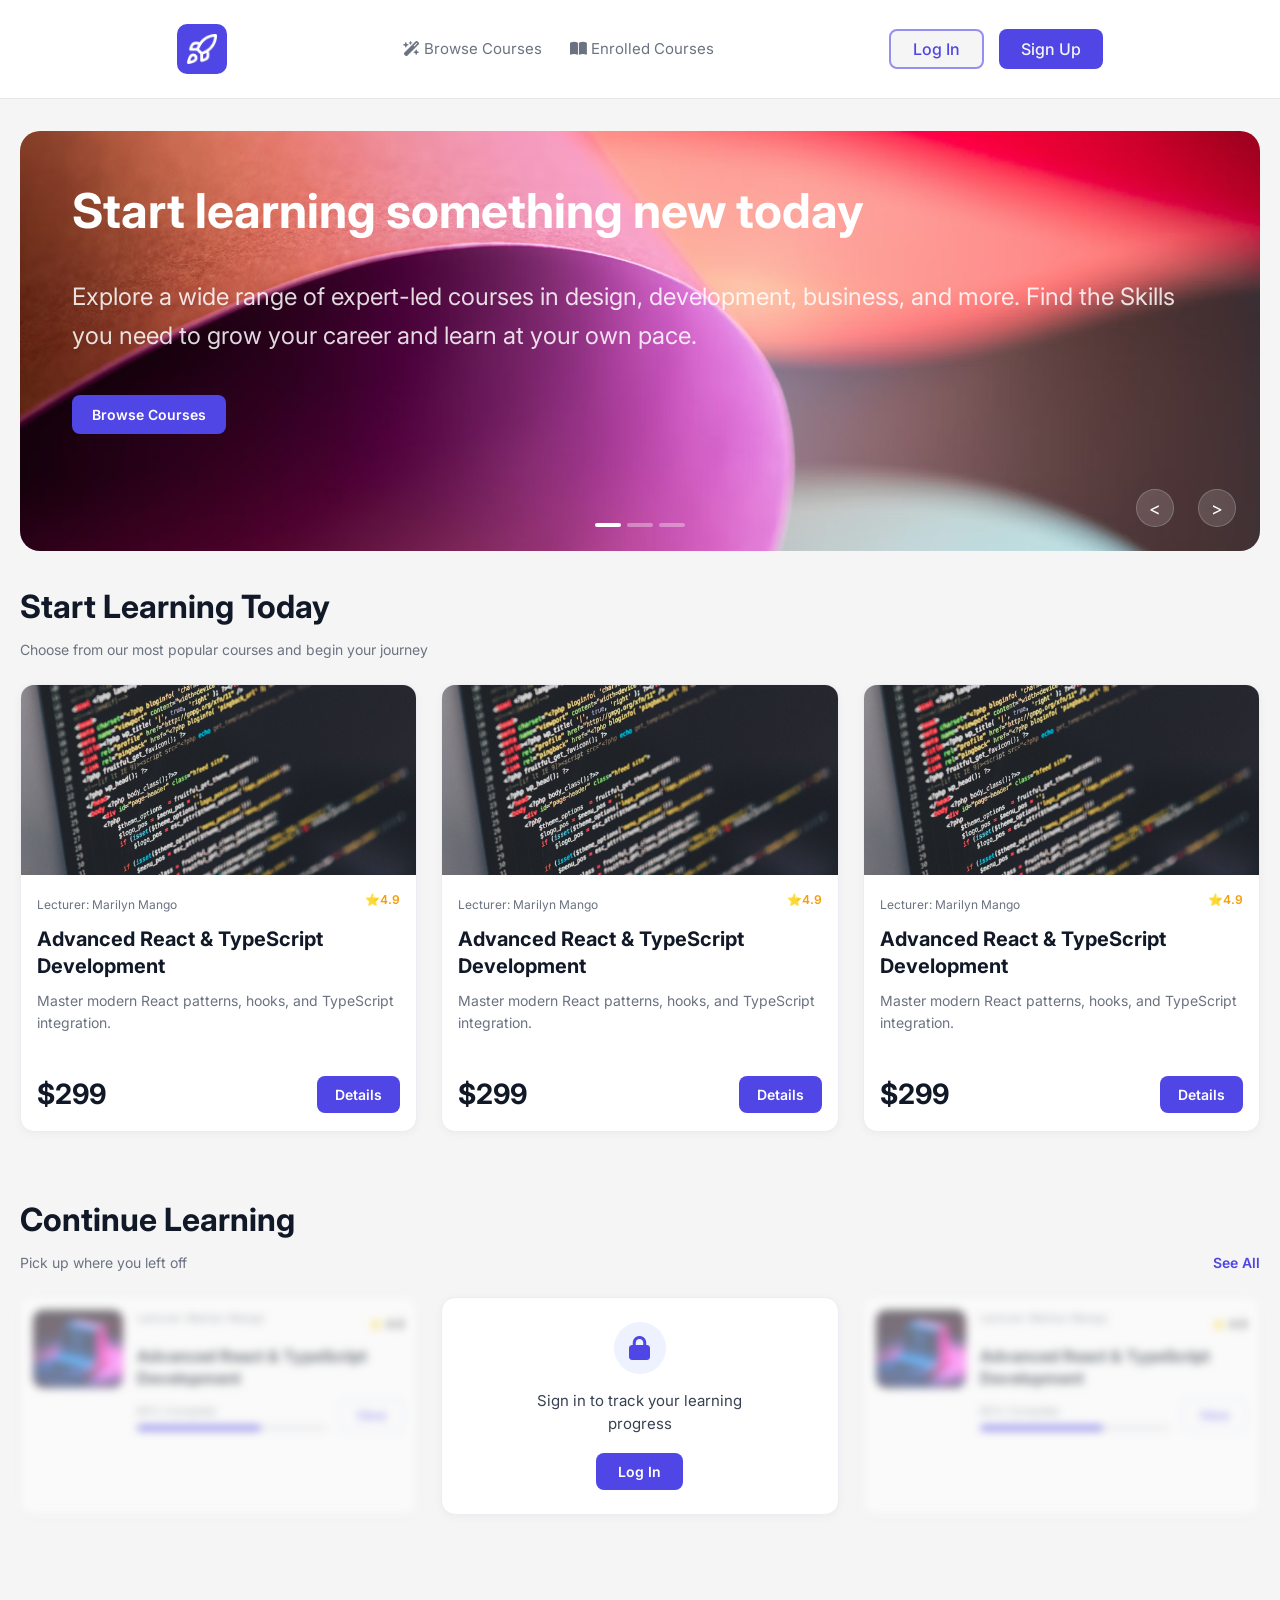
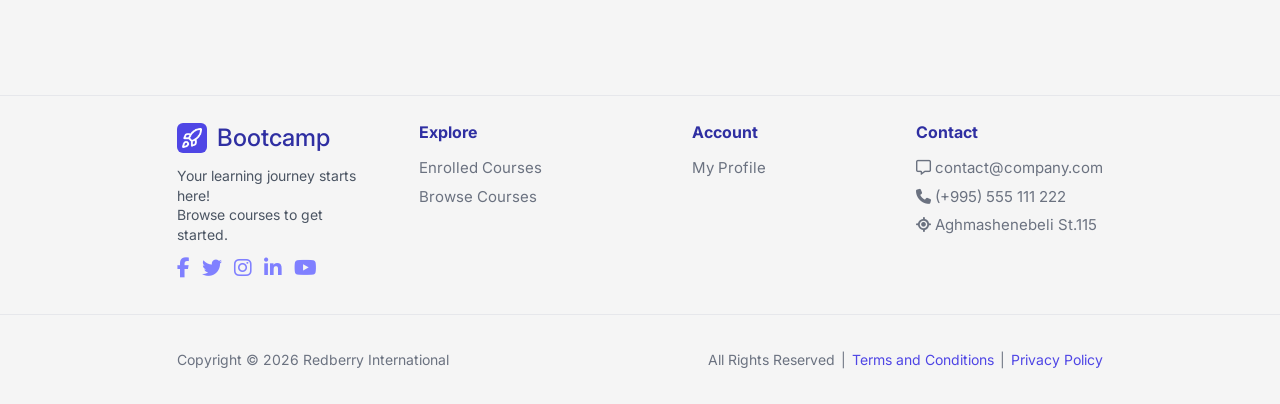
==== commit fe1db030: "added some functions for login and sign up, also styled blur" ====
--- a/index.html
+++ b/index.html
@@ -25,29 +25,48 @@
 
             <div class="auth-buttons">
                 <button class="btn btn-login" id="openLoginBtn">Log In</button>
-                <button class="btn btn-signup">Sign Up</button>
-            </div>
-
-            <div class="user hidden">
-                <img src="" alt="user avatar" id="userAvatar">
-                <span id="userName">Username</span>
-                <button id="logoutBtn">Log Out</button>
+                <button class="btn btn-signup" id="openSignupBtn">Sign Up</button>
             </div>
         </div>
     </header>
 
     <main class="main">
-        <section class="main-section slide-1">
-            <div class="hero-content">
-                <h1>Start learning something new today</h1>
-                <p>Explore a wide range of expert-led courses in design, development, business, and more. Find the skills you need to grow your career and learn at your own pace.</p>
-                <button>Browse Courses</button>
+        <section class="hero-slider">
+
+            <div class="slide slide-1 active">
+                <div class="hero-content" >
+                    <h1>Start learning something new today</h1>
+                    <p>Explore a wide range of expert-led courses in design, development, business, and more. Find the Skills you need to grow your career and learn at your own pace.</p>
+                    <button>Browse Courses</button>
+                </div>
+            </div>
+
+            <div class="slide slide-2">
+                <div class="hero-content">
+                    <h1>Pick up where you left off</h1>
+                    <p>Your learning journey is already in progress. Continue your enrolled courses, track your progress, and stay on track toward completing your goals.</p>
+                    <button>Start Learning</button>
+                </div>
+            </div>
+
+            <div class="slide slide-3">
+                <div class="hero-content">
+                    <h1>Learn together, grow faster</h1>
+                    <button>Learn More</button>
+                </div>
             </div>
 
             <div class="hero-slider-controls">
-                <button>&lt;</button>
-                <button>&gt;</button>
-            </div>
+                <button id="previousSlide">&lt;</button>
+                <button id="nextSlide">&gt;</button>
+            </div>
+
+            <div class="carousels">
+                <span class="carousel active"></span>
+                <span class="carousel"></span>
+                <span class="carousel"></span>
+            </div>
+
         </section>
 
         <section class="course-section">
@@ -103,25 +122,33 @@
         <section class="progress-section">
             <div class="section-header progress-header">
                 <div>
-                <h2>Continue Learning</h2>
-                <p>Pick up where you left off</p>
-                
-            
-            </div>
+                    <h2>Continue Learning</h2>
+                    <p>Pick up where you left off</p>
+                </div>
                 <a href="#">See All</a>
             </div>
 
             <div class="progress-grid locked" id="progressGrid">
-                <article class="course-card blurred">
-                    <img src="background-images/course-background-image.jpg" alt="React course">
-                    <div class="course-info">
-                        <span class="course-author">Lecturer: Marilyn Mango</span>
-                        <span class="course-rating">⭐4.9</span>
+                <article class="progress-card blurred">
+                    <img src="background-images/continue-learning.png" alt="React course">
+
+                    <div class="progress-card-content">
+                        <div class="progress-top">
+                            <span class="course-author">Lecturer: Marilyn Mango</span>
+                            <span class="course-rating">⭐ 4.9</span>
+                        </div>
+
                         <h3>Advanced React & TypeScript Development</h3>
-                        <p>Master modern React patterns, hooks, and TypeScript integration.</p>
-                        <div class="course-footer">
-                            <span class="course-price">$299</span>
-                            <button>Details</button>
+
+                        <div class="progress-bottom">
+                            <div class="course-progress">
+                                <span class="progress-text">65% Complete</span>
+                                <div class="progress-bar">
+                                    <div class="progress-fill" style="width: 65%"></div>
+                                </div>
+                            </div>
+
+                            <button class="progress-view-btn">View</button>
                         </div>
                     </div>
                 </article>
@@ -131,22 +158,32 @@
                         <i class="fa-solid fa-lock"></i>
                     </div>
                     <p>Sign in to track your learning progress</p>
-                    <button>Log In</button>
-                </div>
-
-                <article class="course-card blurred">
-                    <img src="background-images/course-background-image.jpg" alt="React course">
-                    <div class="course-info">
-                        <span class="course-author">Lecturer: Marilyn Mango</span>
-                        <span class="course-rating">⭐4.9</span>
+                    <button id="lockedLoginBtn">Log In</button>
+                </div>
+
+                <article class="progress-card blurred">
+                    <img src="background-images/continue-learning.png" alt="React course">
+
+                    <div class="progress-card-content">
+                        <div class="progress-top">
+                            <span class="course-author">Lecturer: Marilyn Mango</span>
+                            <span class="course-rating">⭐ 4.9</span>
+                        </div>
+
                         <h3>Advanced React & TypeScript Development</h3>
-                        <p>Master modern React patterns, hooks, and TypeScript integration.</p>
-                        <div class="course-footer">
-                            <span class="course-price">$299</span>
-                            <button>Details</button>
+
+                        <div class="progress-bottom">
+                            <div class="course-progress">
+                                <span class="progress-text">65% Complete</span>
+                                <div class="progress-bar">
+                                    <div class="progress-fill" style="width: 65%"></div>
+                                </div>
+                            </div>
+
+                            <button class="progress-view-btn">View</button>
                         </div>
                     </div>
-            </article>
+                </article>
             </div>
         </section>
     </main>
@@ -260,7 +297,7 @@
                 <p class="field-error" id="passwordError"></p>
             </div>
 
-            <button type="submit" class="login-submit-btn" id="openLoginBtn">Log In</button>
+            <button type="submit" class="login-submit-btn" id="loginSubmitBtn">Log In</button>
             <p class="form-message" id="loginMessage"></p>
             </form>
 
@@ -270,7 +307,7 @@
 
             <p class="signup-text">
             Don’t have an account?
-            <a href="#">Sign Up</a>
+            <a href="#" id="goToRegisterLink">Sign Up</a>
             </p>
         </div>
     </div>
@@ -325,9 +362,7 @@
                         <p class="field-error" id="registerConfirmPasswordError"></p>
                     </div>
 
-                    <button type="button" class="login-submit-btn" id="step2NextBtn">
-                        Next
-                    </button>
+                    <button type="button" class="login-submit-btn" id="step2NextBtn">Next</button>
                 </div>
 
                 <!-- third step -->
--- a/index.css
+++ b/index.css
@@ -225,10 +225,6 @@
 .fa-brands {
     color: hsl(240, 100%, 75%);
     font-size: 20px;
-}
-
-.hidden {
-  display: none;
 }
 
 .modal {
@@ -421,40 +417,6 @@
     background-color: #5b4ae6;
 }
 
-.progress-grid {
-  display: grid;
-  grid-template-columns: repeat(3, 1fr);
-  gap: 24px;
-  align-items: center;
-  position: relative;
-}
-
-.progress-card {
-  background: #fff;
-  border-radius: 12px;
-  padding: 16px;
-  transition: 0.3s;
-}
-
-.blurred {
-  filter: blur(4px);
-  opacity: 0.6;
-}
-
-.progress-overlay-card {
-  background: #fff;
-  border: 1px solid #e5e5e5;
-  border-radius: 12px;
-  padding: 32px 20px;
-  text-align: center;
-  box-shadow: 0 8px 20px rgba(0, 0, 0, 0.08);
-}
-
-.lock-icon {
-  font-size: 28px;
-  margin-bottom: 12px;
-}
-
 .progress-overlay-card p {
   margin-bottom: 16px;
   color: #555;
@@ -469,54 +431,21 @@
   cursor: pointer;
 }
 
-* {
-    margin: 0;
-    padding: 0;
-    box-sizing: border-box;
-}
-
-body {
-    font-family: Arial, sans-serif;
-    background-color: #f7f7f8;
-    color: #111827;
-}
-
-a {
-    text-decoration: none;
-    color: inherit;
-}
-
 button {
     font-family: inherit;
     cursor: pointer;
     border: none;
 }
 
-img {
-    max-width: 100%;
-    display: block;
-}
-
 .main {
     max-width: 1566px;
     margin: 0 auto;
     padding: 32px 20px 80px;
 }
 
-.main-section {
-    position: relative;
-    min-height: 260px;
-    border-radius: 20px;
-    padding: 40px;
-    display: flex;
-    justify-content: space-between;
-    align-items: flex-end;
-    overflow: hidden;
-    margin-bottom: 56px;
-}
-
 .hero-content {
     z-index: 2;
+    padding: 30px;
 }
 
 .hero-content h1 {
@@ -524,14 +453,14 @@
     line-height: 1.15;
     font-weight: 700;
     color: #ffffff;
-    margin-bottom: 14px;
+    margin-bottom: 40px;
 }
 
 .hero-content p {
     font-size: 24px;
     line-height: 1.6;
     color: rgba(255, 255, 255, 0.85);
-    margin-bottom: 22px;
+    margin-bottom: 40px;
     max-width: 100%;
 }
 
@@ -549,11 +478,63 @@
     background-color: #4338ca;
 }
 
+.hero-slider {
+    position: relative;
+    width: 100%;
+    height: 420px;
+    border-radius: 20px;
+    overflow: hidden;
+    margin-bottom: 32px;
+}
+
 .hero-slider-controls {
-    display: flex;
-    gap: 10px;
+    position: absolute;
+    right: 24px;
+    bottom: 24px;
+    display: flex;
+    gap: 24px;
     align-items: center;
     z-index: 2;
+}
+
+.carousels {
+    position: absolute;
+    left: 50%;
+    bottom: 24px;
+    transform: translateX(-50%);
+    display: flex;
+    gap: 6px;
+    z-index: 2;
+}
+
+.carousel {
+    width: 26px;
+    height: 4px;
+    border-radius: 999px;
+    background: rgba(255, 255, 255, 0.35);
+}
+
+.carousel.active {
+    background: #fff;
+}
+
+.slide {
+    position: absolute;
+    inset: 0;
+    display: flex;
+    align-items: flex-start;
+    justify-content: flex-start;
+    padding: 22px 22px 50px;
+    background-size: cover;
+    background-position: center;
+    background-repeat: no-repeat;
+    opacity: 0;
+    transition: opacity 0.4s ease;
+}
+
+.slide.active {
+    opacity: 1;
+    z-index: 1;
 }
 
 .slide-1 {
@@ -728,21 +709,50 @@
 }
 
 .progress-card {
+    display: flex;
+    align-items: flex-start;
+    gap: 14px;
     background-color: #ffffff;
     border: 1px solid #ececf2;
-    border-radius: 14px;
-    padding: 14px;
-    min-height: 170px;
+    border-radius: 12px;
+    padding: 12px;
+    min-height: 122px;
     box-shadow: 0 2px 10px rgba(15, 23, 42, 0.04);
-    overflow: hidden;
 }
 
 .progress-card img {
-    width: 100%;
-    height: 181px;
+    width: 90px;
+    height: 78px;
     object-fit: cover;
     border-radius: 10px;
-    margin-bottom: 14px;
+    flex-shrink: 0;
+}
+
+.progress-card-content {
+    flex: 1;
+    display: flex;
+    flex-direction: column;
+    min-width: 0;
+}
+
+.progress-top {
+    display: flex;
+    justify-content: space-between;
+    align-items: center;
+    gap: 8px;
+    margin-bottom: 6px;
+}
+
+.progress-top .course-author {
+    font-size: 11px;
+    color: #6b7280;
+}
+
+.progress-top .course-rating {
+    font-size: 11px;
+    color: black;
+    font-weight: 600;
+    white-space: nowrap;
 }
 
 .progress-card-content h3 {
@@ -756,6 +766,57 @@
     font-size: 14px;
     color: #4f46e5;
     font-weight: 600;
+}
+
+.progress-bottom {
+    display: flex;
+    align-items: flex-end;
+    justify-content: space-between;
+    gap: 12px;
+    margin-top: auto;
+}
+
+.course-progress {
+    flex: 1;
+}
+
+.progress-text {
+    display: block;
+    font-size: 11px;
+    color: #6b7280;
+    margin-bottom: 6px;
+}
+
+.progress-bar {
+    width: 100%;
+    height: 6px;
+    background-color: #e5e7eb;
+    border-radius: 999px;
+    overflow: hidden;
+}
+
+.progress-fill {
+    height: 100%;
+    background-color: #4f46e5;
+    border-radius: 999px;
+    transition: width 0.3s ease;
+}
+
+.progress-view-btn {
+    height: 32px;
+    padding: 0 16px;
+    border: 1px solid #c7d2fe;
+    background-color: #ffffff;
+    color: #4f46e5;
+    border-radius: 8px;
+    font-size: 13px;
+    font-weight: 500;
+    cursor: pointer;
+    flex-shrink: 0;
+}
+
+.progress-view-btn:hover {
+    background-color: #eef2ff;
 }
 
 .blurred {
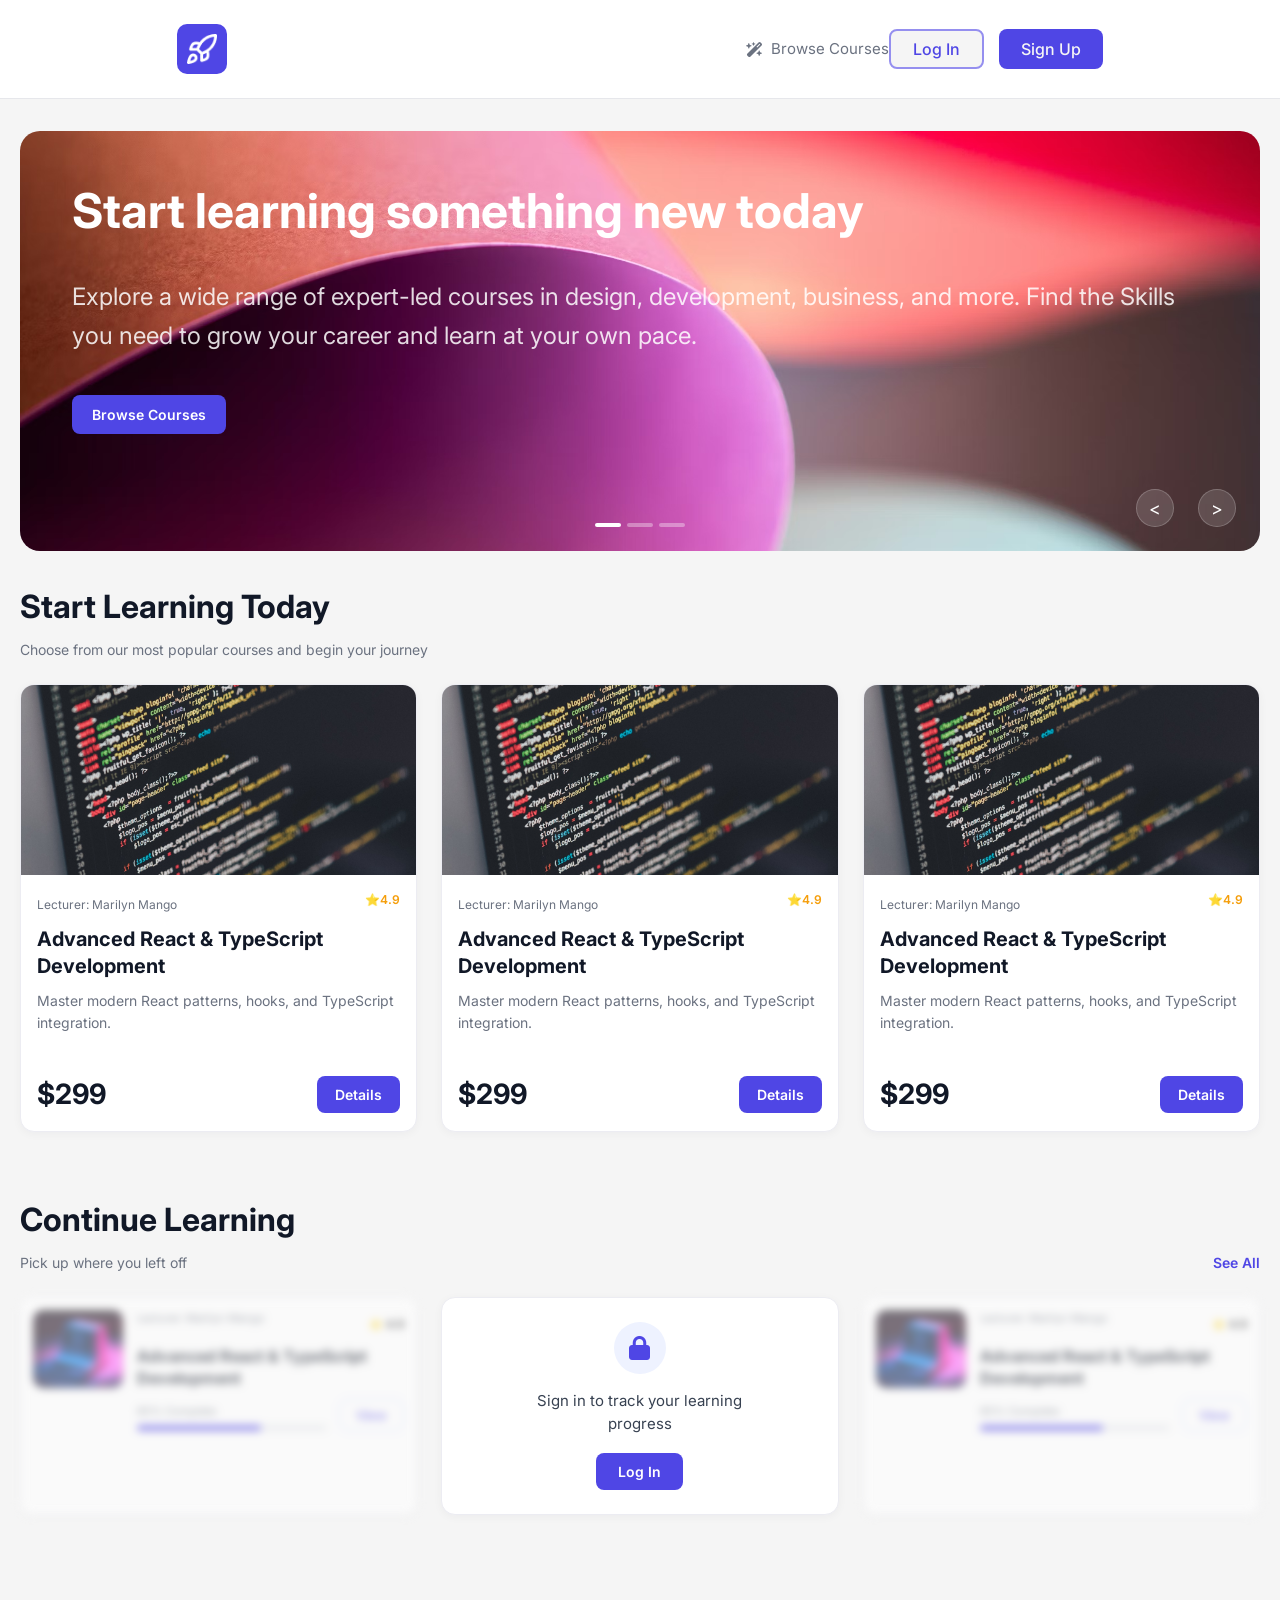
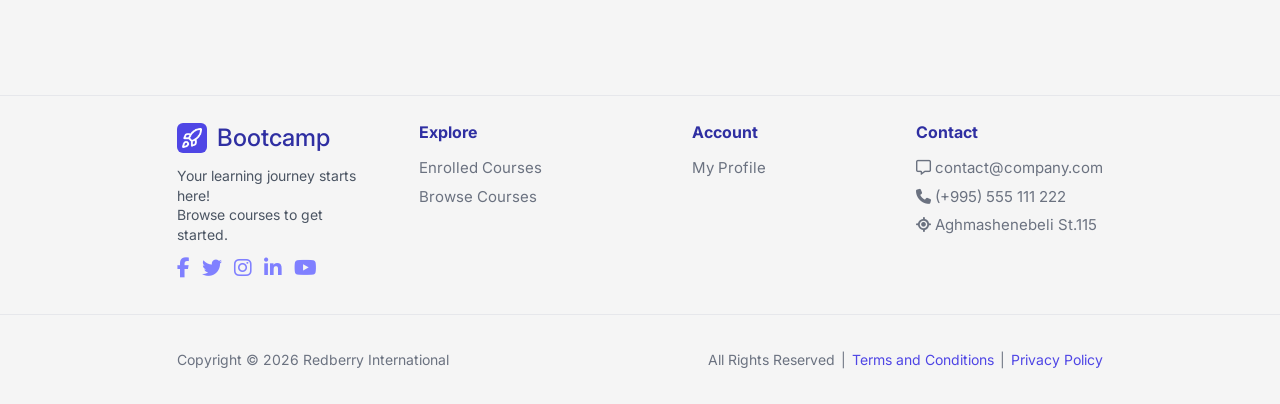
==== commit bc9cb25c: "created and styled user profile modal" ====
--- a/index.html
+++ b/index.html
@@ -15,12 +15,11 @@
     <header class="header">
         <div class="container header-container">
             <div class="logo">
-                <img src="icons/dashboard.png" alt="Dashboard">
+                <a href="index.html"><img src="icons/dashboard.png" alt="Dashboard"></a>
             </div>
 
             <nav class="nav">
                 <a href="#"> <i class="fa-solid fa-wand-magic-sparkles"></i> Browse Courses</a>
-                <a href="#"> <i class="fa-solid fa-book-open"></i> Enrolled Courses</a>
             </nav>
 
             <div class="auth-buttons">
@@ -400,5 +399,7 @@
             </p>
         </div>
     </div>
+
+    
 </body>
 </html>
--- a/index.css
+++ b/index.css
@@ -56,12 +56,16 @@
 .nav {
     display: flex;
     align-items: center;
-    gap: 28px;
+    gap: 36px;
+    margin-left: auto;
 }
 
 .nav a {
     font-size: 15px;
     color: #6b7280;
+    display: flex;
+    align-items: center;
+    gap: 8px;
     transition: 0.3s;
 }
 
@@ -94,6 +98,20 @@
 .btn-login:hover {
     background-color: #4F46E5;
     color: whitesmoke;
+}
+
+.profile-area {
+    display: flex;
+    align-items: center;
+}
+
+.profile-btn {
+    width: 56px;
+    height: 56px;
+    border-radius: 50%;
+    font-size: 18px;
+    color: #736BEA;
+    background-color: #EEEDFC;
 }
 
 .footer {
@@ -287,7 +305,7 @@
 .form-group {
   display: flex;
   flex-direction: column;
-  gap: 8px;
+  gap: 5px;
 }
 
 .form-group label {
@@ -873,4 +891,155 @@
 
 .progress-overlay-card button:hover {
     background-color: #4338ca;
+}
+
+.profile-modal {
+    position: relative;
+    z-index: 1001;
+    width: 100%;
+    max-width: 460px;
+    background: #fff;
+    border-radius: 12px;
+    padding: 50px;
+    margin: 80px auto;
+    box-shadow: 0 20px 60px rgba(0, 0, 0, 0.18);
+    font-family: "Inter", sans-serif;
+}
+
+.profile-modal-title {
+    text-align: center;
+    font-size: 38px;
+    font-weight: 700;
+    margin-bottom: 24px;
+    color: #111;
+}
+
+.modal-close {
+    position: absolute;
+    top: 18px;
+    right: 18px;
+    border: none;
+    background: transparent;
+    font-size: 18px;
+    color: #999;
+    cursor: pointer;
+}
+
+.profile-user {
+    display: flex;
+    align-items: center;
+    gap: 14px;
+    margin-bottom: 22px;
+}
+
+.profile-avatar {
+    width: 56px;
+    height: 56px;
+    border-radius: 50%;
+    object-fit: cover;
+}
+
+.profile-user-info h3 {
+    font-size: 18px;
+    margin: 0;
+    color: #111;
+}
+
+.profile-user-info p {
+    margin: 4px 0 0;
+    font-size: 12px;
+    color: #39b54a;
+}
+
+.profile-form .form-group {
+    display: flex;
+    flex-direction: column;
+    margin-bottom: 14px;
+}
+
+.profile-form label {
+    font-size: 13px;
+    font-weight: 500;
+    color: #444;
+    margin-bottom: 6px;
+}
+
+.profile-form input,
+.profile-form select {
+    height: 44px;
+    border: 1px solid #d9d9d9;
+    border-radius: 8px;
+    padding: 0 14px;
+    font-size: 14px;
+    outline: none;
+    background: #fff;
+}
+
+.profile-form input:focus,
+.profile-form select:focus {
+    border-color: #5b4bdb;
+}
+
+.profile-row {
+    display: flex;
+    gap: 12px;
+}
+
+.profile-row .form-group {
+    flex: 1;
+}
+
+.profile-row .small-field {
+    max-width: 90px;
+}
+
+.upload-box {
+    border: 1px dashed #cfcfcf;
+    border-radius: 10px;
+    padding: 28px 16px;
+    text-align: center;
+    color: #777;
+    background: #fafafa;
+}
+
+.upload-box i {
+    font-size: 20px;
+    margin-bottom: 10px;
+    color: #999;
+}
+
+.upload-box p {
+    margin: 0;
+    font-size: 14px;
+}
+
+.upload-box span {
+    color: #5b4bdb;
+    font-weight: 600;
+    cursor: pointer;
+}
+
+.upload-box small {
+    display: block;
+    margin-top: 8px;
+    font-size: 11px;
+    color: #aaa;
+}
+
+.profile-update-btn {
+    width: 100%;
+    height: 46px;
+    border: none;
+    border-radius: 10px;
+    background: #4f46e5;
+    color: white;
+    font-size: 15px;
+    font-weight: 600;
+    cursor: pointer;
+    margin-top: 8px;
+    transition: 0.3s;
+}
+
+.profile-update-btn:hover {
+    background: #4338ca;
 }
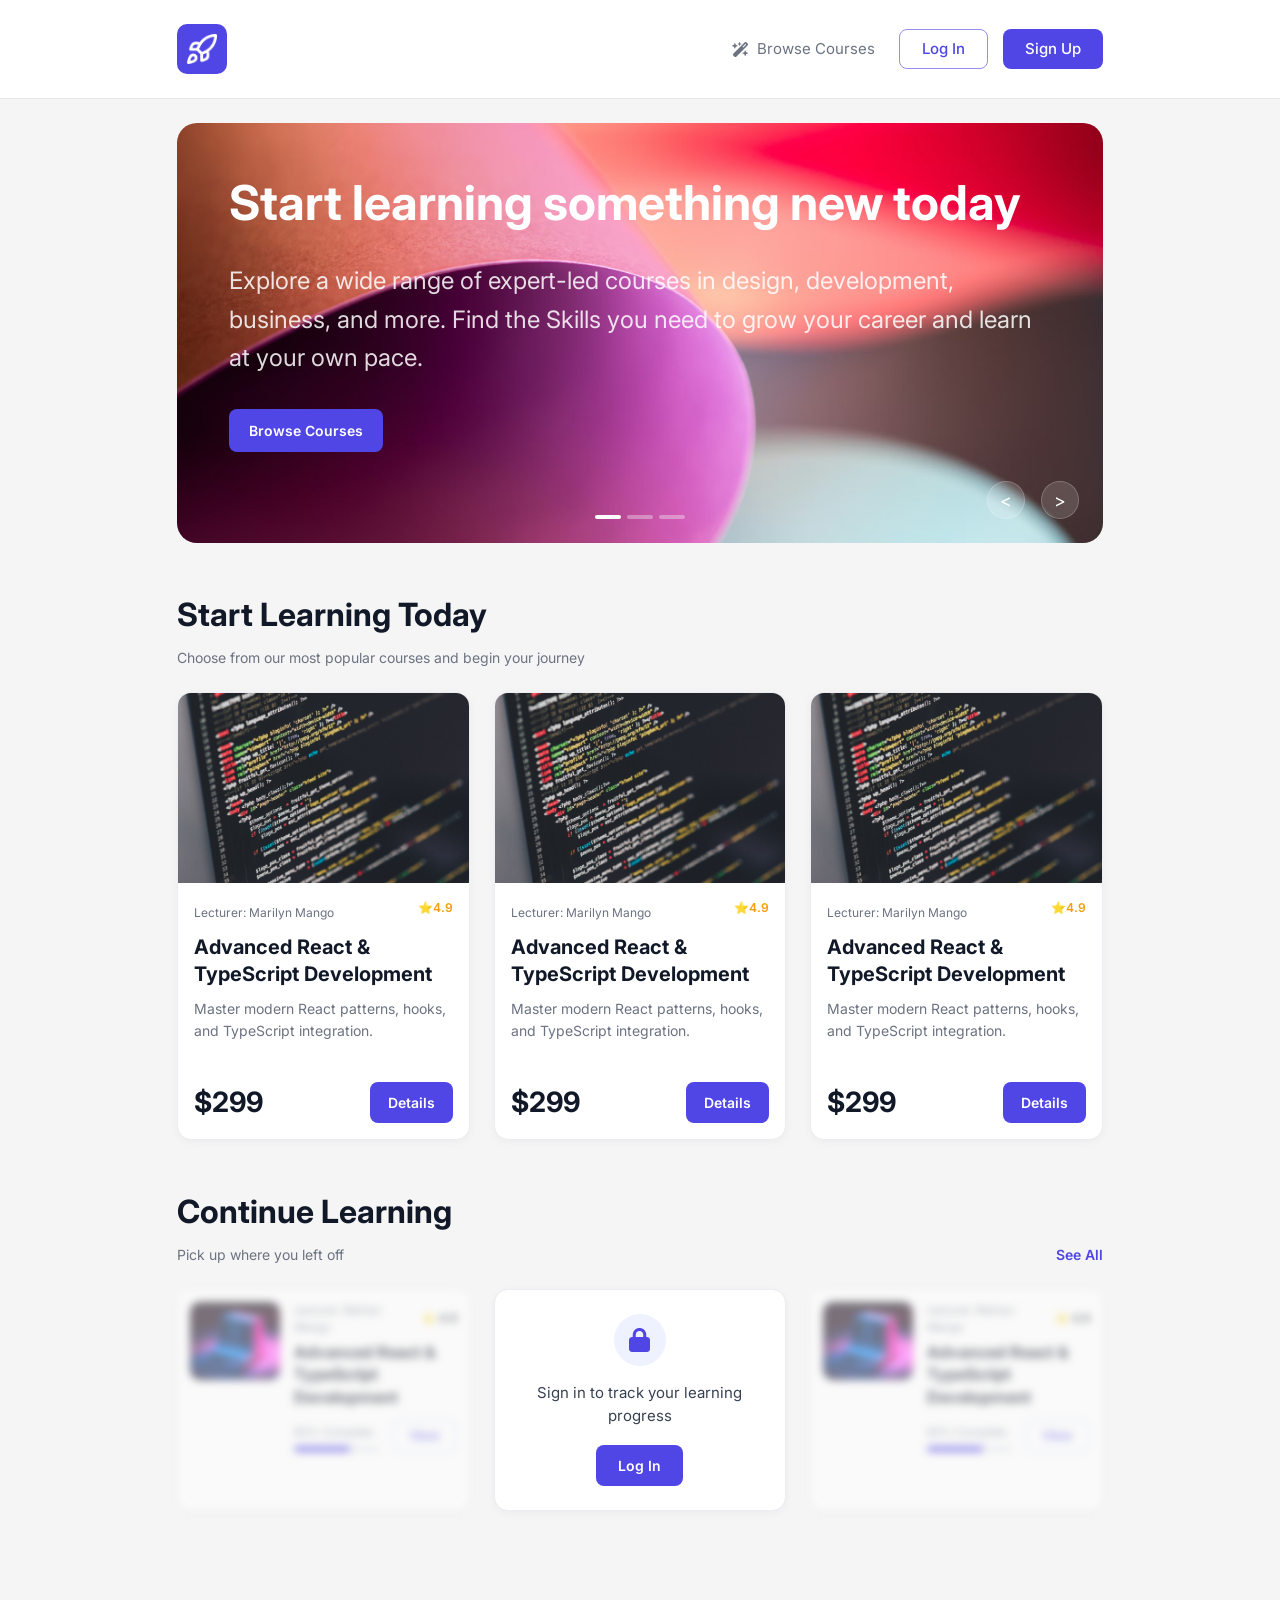
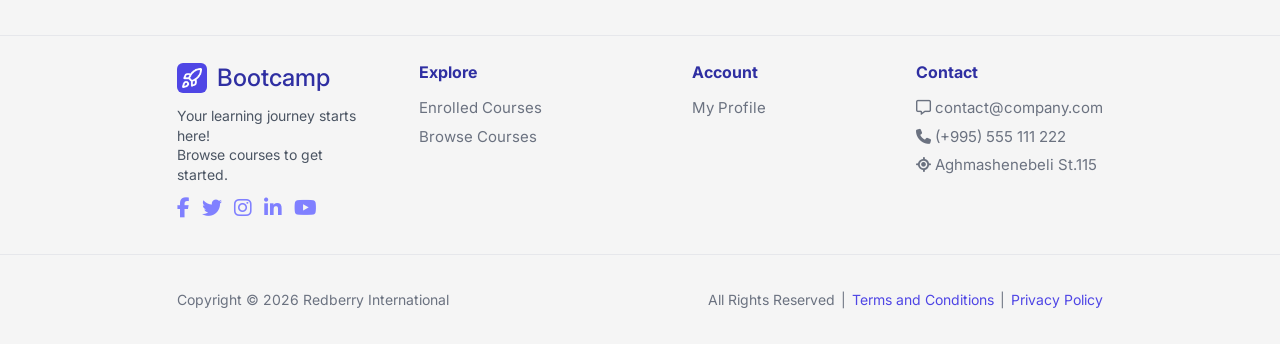
==== commit ab45cd83: "building and styling courses page" ====
--- a/index.html
+++ b/index.html
@@ -19,7 +19,7 @@
             </div>
 
             <nav class="nav">
-                <a href="#"> <i class="fa-solid fa-wand-magic-sparkles"></i> Browse Courses</a>
+                <a href="courses.html"> <i class="fa-solid fa-wand-magic-sparkles"></i> Browse Courses</a>
             </nav>
 
             <div class="auth-buttons">
--- a/index.css
+++ b/index.css
@@ -5,8 +5,8 @@
 }
 
 body {
-    font-family: 'Inter', sans-serif;
-    background-color: #F5F5F5;
+    font-family: "Inter", sans-serif;
+    background-color: #f5f5f5;
     color: #1e1e1e;
     line-height: 1.5;
 }
@@ -21,14 +21,27 @@
     color: inherit;
 }
 
+button,
+input,
+select {
+    font: inherit;
+}
+
+button {
+    cursor: pointer;
+    border: none;
+    background: none;
+}
+
+.hidden {
+    display: none !important;
+}
+
 .container {
     width: 100%;
+    max-width: 1566px;
     margin: 0 auto;
     padding: 24px 177px;
-}
-
-.hidden {
-    display: none;
 }
 
 .header {
@@ -37,10 +50,11 @@
 }
 
 .header-container {
-    display: flex;
+    min-height: 72px;
+    display: flex;
+    align-items: center;
     justify-content: space-between;
-    align-items: center;
-    min-height: 72px;
+    gap: 24px;
 }
 
 .logo img {
@@ -50,7 +64,6 @@
     border-radius: 20%;
     padding: 10px;
     background-color: #4f46e5;
-    cursor: pointer;
 }
 
 .nav {
@@ -61,12 +74,12 @@
 }
 
 .nav a {
+    display: flex;
+    align-items: center;
+    gap: 8px;
+    color: #6b7280;
     font-size: 15px;
-    color: #6b7280;
-    display: flex;
-    align-items: center;
-    gap: 8px;
-    transition: 0.3s;
+    transition: color 0.2s ease;
 }
 
 .nav a:hover {
@@ -83,417 +96,35 @@
     height: 40px;
     padding: 0 22px;
     border-radius: 8px;
-    font-size: 16px;
+    font-size: 15px;
     font-weight: 500;
-    cursor: pointer;
-    transition: 0.3s;
+    transition: 0.2s ease;
 }
 
 .btn-login {
-    background-color: whitesmoke;
-    color: #4F46E5;
-    border: 2px solid #958FEF;
+    background-color: #fff;
+    color: #4f46e5;
+    border: 1px solid #958fef;
 }
 
 .btn-login:hover {
-    background-color: #4F46E5;
-    color: whitesmoke;
-}
-
-.profile-area {
-    display: flex;
-    align-items: center;
-}
-
-.profile-btn {
-    width: 56px;
-    height: 56px;
-    border-radius: 50%;
-    font-size: 18px;
-    color: #736BEA;
-    background-color: #EEEDFC;
-}
-
-.footer {
-    background-color: #F5F5F5;
-    border-top: 1px solid #e6e7eb;
-    margin-top: 60px;
+    background-color: #4f46e5;
+    color: #fff;
 }
 
 .btn-signup {
-    background-color: #4F46E5;
-    color: whitesmoke;
-    border: none;
+    background-color: #4f46e5;
+    color: #fff;
 }
 
 .btn-signup:hover {
-    background-color: #958FEF;
-}
-
-.footer-container {
-    display: flex;
-    justify-content: space-between;
-    align-items: flex-start;
-    gap: 60px;
-    padding-bottom:34px;
-}
-
-.footer-left {
-    flex: 1;
-}
-
-.footer-brand {
-    max-width: 240px;
-}
-
-.footer-logo-row {
-    display: flex;
-    align-items: center;
-    gap: 10px;
-    margin-bottom: 10px;
-}
-
-.footer-logo-row img {
-    width: 30px;
-    height: 30px;
-    object-fit: contain;
-    border-radius: 20%;
-    padding: 5px;
-    background-color: #4f46e5;
-    cursor: pointer;
-}
-
-.footer-logo-row span {
-    font-size: 24px;
-    font-weight: 500;
-    color: #2f2fa2
-}
-
-.footer-description {
-    font-size: 14px;
-    line-height: 1.4;
-    color: #4b5563;
-    margin-bottom: 14px;
-}
-
-.footer-socials {
-    display: flex;
-    align-items: center;
-    gap: 12px;
-}
-
-.footer-socials a {
-    font-size: 12px;
-    text-decoration: none;
-}
-
-.footer-right {
-    display: flex;
-    gap: 150px;
-}
-
-.footer-column h4 {
-    font-size: 16px;
-    font-weight: 700;
-    color: #2f2fa2;
-    margin-bottom: 10px;
-}
-
-.footer-column a,
-.footer-column p {
-    display: block;
-    font-size: 15px;
-    color: #6b7280;
-    text-decoration: none;
-    line-height: 1.9;
-}
-
-.footer-bottom {
-    border-top: 1px solid #e6e7eb;
-    padding: 34px 177px;
-    display: flex;
-    justify-content: space-between;
-    align-items: center;
-    
-}
-
-.footer-bottom p {
-    font-size: 14px;
-    color: #6b7280;
-}
-
-.footer-bottom-links {
-    display: flex;
-    align-items: center;
-    gap: 6px;
-    flex-wrap: wrap;
-}
-
-.footer-bottom-links a,
-.footer-bottom-links span {
-    font-size: 14px;
-    color: #6b7280;
-    text-decoration: none;
-}
-
-.footer-bottom-links a {
-    color: #4f46e5;
-}
-
-.fa-brands {
-    color: hsl(240, 100%, 75%);
-    font-size: 20px;
-}
-
-.modal {
-  position: fixed;
-  inset: 0;
-  z-index: 1000;
-}
-
-.modal-overlay {
-  position: absolute;
-  inset: 0;
-  background: rgba(0, 0, 0, 0.18);
-}
-
-.login-modal {
-  position: relative;
-  z-index: 2;
-  width: 100%;
-  max-width: 380px;
-  background: #fff;
-  border-radius: 12px;
-  margin: 0 auto;
-  top: 50%;
-  transform: translateY(-50%);
-  padding: 50px;
-}
-
-.modal-close {
-  position: absolute;
-  top: 14px;
-  right: 14px;
-  border: none;
-  background: transparent;
-  color: #9ca3af;
-  font-size: 16px;
-  cursor: pointer;
-}
-
-.login-modal h2 {
-  text-align: center;
-  font-size: 25px;
-  font-weight: 700;
-  color: #1f1f1f;
-  margin-bottom: 4px;
-}
-
-.modal-subtitle {
-  text-align: center;
-  font-size: 13px;
-  color: #6b7280;
-  margin-bottom: 26px;
-}
-
-.login-form {
-  display: flex;
-  flex-direction: column;
-  gap: 16px;
-}
-
-.form-group {
-  display: flex;
-  flex-direction: column;
-  gap: 5px;
-}
-
-.form-group label {
-  font-size: 13px;
-  font-weight: 500;
-  color: #3f3f46;
-}
-
-.form-group input {
-  width: 100%;
-  height: 34px;
-  border: 1px solid #d4d4d8;
-  border-radius: 6px;
-  padding: 0 12px;
-  font-size: 13px;
-  font-family: inherit;
-  outline: none;
-  color: #18181b;
-}
-
-.form-group input::placeholder {
-  color: #a1a1aa;
-}
-
-.form-group input:focus {
-  border-color: #5648f5;
-}
-
-.password-input-wrapper {
-  position: relative;
-}
-
-.password-input-wrapper input {
-  padding-right: 34px;
-}
-
-.toggle-password {
-  position: absolute;
-  top: 50%;
-  right: 10px;
-  transform: translateY(-50%);
-  border: none;
-  background: transparent;
-  color: #b4b4b8;
-  cursor: pointer;
-  font-size: 13px;
-}
-
-.login-submit-btn {
-  width: 100%;
-  height: 34px;
-  border: none;
-  border-radius: 6px;
-  background: #5648f5;
-  color: #fff;
-  font-size: 14px;
-  font-weight: 500;
-  cursor: pointer;
-  margin-top: 2px;
-}
-
-.login-submit-btn:hover {
-  background: #4b3ee6;
-}
-
-.divider {
-  position: relative;
-  text-align: center;
-  margin: 12px 0 10px;
-}
-
-.divider::before,
-.divider::after {
-  content: "";
-  position: absolute;
-  top: 50%;
-  width: 41%;
-  height: 1px;
-  background: #e5e7eb;
-}
-
-.divider::before {
-  left: 0;
-}
-
-.divider::after {
-  right: 0;
-}
-
-.divider span {
-  position: relative;
-  z-index: 1;
-  background: #fff;
-  padding: 0 8px;
-  font-size: 11px;
-  color: #a1a1aa;
-}
-
-.signup-text {
-  text-align: center;
-  font-size: 12px;
-  color: #71717a;
-}
-
-.signup-text a {
-  color: #111827;
-  font-weight: 600;
-  text-decoration: underline;
-}
-
-.register-progress {
-  display: flex;
-  align-items: center;
-  gap: 8px;
-  margin-bottom: 20px;
-}
-
-.register-progress .step {
-  flex: 1;
-  height: 8px;
-  border-radius: 999px;
-  background-color: #e5e7eb;
-  transition: 0.3s;
-}
-
-.register-progress .step.active {
-    background-color: #5b4ae6;
-}
-
-.progress-overlay-card p {
-  margin-bottom: 16px;
-  color: #555;
-}
-
-.progress-overlay-card button {
-  background: #5b3df5;
-  color: white;
-  border: none;
-  padding: 10px 20px;
-  border-radius: 8px;
-  cursor: pointer;
-}
-
-button {
-    font-family: inherit;
-    cursor: pointer;
-    border: none;
+    background-color: #958fef;
 }
 
 .main {
     max-width: 1566px;
     margin: 0 auto;
-    padding: 32px 20px 80px;
-}
-
-.hero-content {
-    z-index: 2;
-    padding: 30px;
-}
-
-.hero-content h1 {
-    font-size: 48px;
-    line-height: 1.15;
-    font-weight: 700;
-    color: #ffffff;
-    margin-bottom: 40px;
-}
-
-.hero-content p {
-    font-size: 24px;
-    line-height: 1.6;
-    color: rgba(255, 255, 255, 0.85);
-    margin-bottom: 40px;
-    max-width: 100%;
-}
-
-.hero-content button {
-    background-color: #4f46e5;
-    color: #ffffff;
-    padding: 11px 20px;
-    border-radius: 8px;
-    font-size: 14px;
-    font-weight: 600;
-    transition: 0.2s ease;
-}
-
-.hero-content button:hover {
-    background-color: #4338ca;
+    padding: 24px 177px;
 }
 
 .hero-slider {
@@ -502,38 +133,7 @@
     height: 420px;
     border-radius: 20px;
     overflow: hidden;
-    margin-bottom: 32px;
-}
-
-.hero-slider-controls {
-    position: absolute;
-    right: 24px;
-    bottom: 24px;
-    display: flex;
-    gap: 24px;
-    align-items: center;
-    z-index: 2;
-}
-
-.carousels {
-    position: absolute;
-    left: 50%;
-    bottom: 24px;
-    transform: translateX(-50%);
-    display: flex;
-    gap: 6px;
-    z-index: 2;
-}
-
-.carousel {
-    width: 26px;
-    height: 4px;
-    border-radius: 999px;
-    background: rgba(255, 255, 255, 0.35);
-}
-
-.carousel.active {
-    background: #fff;
+    margin-bottom: 48px;
 }
 
 .slide {
@@ -556,21 +156,66 @@
 }
 
 .slide-1 {
-  background: url(background-images/image-1.png) ;
-  background-size: cover;
-  background-position: center;
+    background: url("background-images/image-1.png");
+    background-size: cover;
+    background-position: center;
 }
 
 .slide-2 {
-  background: url(background-images/image-2.png) ;
-  background-size: cover;
-  background-position: center;
+    background: url("background-images/image-2.png");
+    background-size: cover;
+    background-position: center;
 }
 
 .slide-3 {
-  background: url(background-images/image-3.png) ;
-  background-size: cover;
-  background-position: center;
+    background: url("background-images/image-3.png");
+    background-size: cover;
+    background-position: center;
+}
+
+.hero-content {
+    z-index: 2;
+    padding: 30px;
+}
+
+.hero-content h1 {
+    font-size: 48px;
+    line-height: 1.15;
+    font-weight: 700;
+    color: #fff;
+    margin-bottom: 32px;
+}
+
+.hero-content p {
+    font-size: 24px;
+    line-height: 1.6;
+    color: rgba(255, 255, 255, 0.85);
+    margin-bottom: 32px;
+    max-width: 100%;
+}
+
+.hero-content button {
+    background-color: #4f46e5;
+    color: #fff;
+    padding: 11px 20px;
+    border-radius: 8px;
+    font-size: 14px;
+    font-weight: 600;
+    transition: background-color 0.2s ease;
+}
+
+.hero-content button:hover {
+    background-color: #4338ca;
+}
+
+.hero-slider-controls {
+    position: absolute;
+    right: 24px;
+    bottom: 24px;
+    display: flex;
+    align-items: center;
+    gap: 16px;
+    z-index: 2;
 }
 
 .hero-slider-controls button {
@@ -578,14 +223,35 @@
     height: 38px;
     border-radius: 50%;
     background-color: rgba(255, 255, 255, 0.14);
-    color: white;
+    color: #fff;
     font-size: 18px;
     border: 1px solid rgba(255, 255, 255, 0.2);
-    transition: 0.2s ease;
+    transition: background-color 0.2s ease;
 }
 
 .hero-slider-controls button:hover {
     background-color: rgba(255, 255, 255, 0.24);
+}
+
+.carousels {
+    position: absolute;
+    left: 50%;
+    bottom: 24px;
+    transform: translateX(-50%);
+    display: flex;
+    gap: 6px;
+    z-index: 2;
+}
+
+.carousel {
+    width: 26px;
+    height: 4px;
+    border-radius: 999px;
+    background: rgba(255, 255, 255, 0.35);
+}
+
+.carousel.active {
+    background: #fff;
 }
 
 .section-header {
@@ -605,17 +271,17 @@
 }
 
 .course-section {
-    margin-bottom: 64px;
+    margin-bottom: 48px;
 }
 
 .courses-grid {
     display: grid;
-    grid-template-columns: repeat(3, 1fr);
+    grid-template-columns: repeat(3, minmax(0, 1fr));
     gap: 24px;
 }
 
 .course-card {
-    background-color: #ffffff;
+    background-color: #fff;
     border: 1px solid #ececf2;
     border-radius: 14px;
     overflow: hidden;
@@ -674,8 +340,9 @@
 
 .course-footer {
     display: flex;
+    align-items: center;
     justify-content: space-between;
-    align-items: center;
+    gap: 16px;
 }
 
 .course-price {
@@ -686,12 +353,12 @@
 
 .course-footer button {
     background-color: #4f46e5;
-    color: #ffffff;
+    color: #fff;
     padding: 10px 18px;
     border-radius: 8px;
     font-size: 14px;
     font-weight: 600;
-    transition: 0.2s ease;
+    transition: background-color 0.2s ease;
 }
 
 .course-footer button:hover {
@@ -721,7 +388,7 @@
 
 .progress-grid {
     display: grid;
-    grid-template-columns: 1fr 1fr 1fr;
+    grid-template-columns: repeat(3, minmax(0, 1fr));
     gap: 24px;
     align-items: stretch;
 }
@@ -730,11 +397,11 @@
     display: flex;
     align-items: flex-start;
     gap: 14px;
-    background-color: #ffffff;
+    background-color: #fff;
     border: 1px solid #ececf2;
     border-radius: 12px;
     padding: 12px;
-    min-height: 122px;
+    min-height: 140px;
     box-shadow: 0 2px 10px rgba(15, 23, 42, 0.04);
 }
 
@@ -764,11 +431,13 @@
 .progress-top .course-author {
     font-size: 11px;
     color: #6b7280;
+    margin-bottom: 0;
 }
 
 .progress-top .course-rating {
+    float: none;
     font-size: 11px;
-    color: black;
+    color: #111827;
     font-weight: 600;
     white-space: nowrap;
 }
@@ -777,13 +446,7 @@
     font-size: 16px;
     line-height: 1.4;
     color: #111827;
-    margin-bottom: 10px;
-}
-
-.progress-card-content p {
-    font-size: 14px;
-    color: #4f46e5;
-    font-weight: 600;
+    margin-bottom: 12px;
 }
 
 .progress-bottom {
@@ -824,12 +487,11 @@
     height: 32px;
     padding: 0 16px;
     border: 1px solid #c7d2fe;
-    background-color: #ffffff;
+    background-color: #fff;
     color: #4f46e5;
     border-radius: 8px;
     font-size: 13px;
     font-weight: 500;
-    cursor: pointer;
     flex-shrink: 0;
 }
 
@@ -845,7 +507,7 @@
 }
 
 .progress-overlay-card {
-    background-color: #ffffff;
+    background-color: #fff;
     border: 1px solid #ececf2;
     border-radius: 14px;
     min-height: 170px;
@@ -865,8 +527,8 @@
     background-color: #eef2ff;
     color: #4f46e5;
     display: flex;
+    align-items: center;
     justify-content: center;
-    align-items: center;
     font-size: 24px;
     margin-bottom: 16px;
 }
@@ -881,165 +543,334 @@
 
 .progress-overlay-card button {
     background-color: #4f46e5;
-    color: #ffffff;
+    color: #fff;
     padding: 10px 22px;
     border-radius: 8px;
     font-size: 14px;
     font-weight: 600;
-    transition: 0.2s ease;
+    transition: background-color 0.2s ease;
 }
 
 .progress-overlay-card button:hover {
     background-color: #4338ca;
 }
 
-.profile-modal {
+/* footer */
+.footer {
+    background-color: #f5f5f5;
+    border-top: 1px solid #e6e7eb;
+    margin-top: 60px;
+}
+
+.footer-container {
+    display: flex;
+    justify-content: space-between;
+    align-items: flex-start;
+    gap: 60px;
+    padding-bottom: 34px;
+}
+
+.footer-left {
+    flex: 1;
+}
+
+.footer-brand {
+    max-width: 240px;
+}
+
+.footer-logo-row {
+    display: flex;
+    align-items: center;
+    gap: 10px;
+    margin-bottom: 10px;
+}
+
+.footer-logo-row img {
+    width: 30px;
+    height: 30px;
+    object-fit: contain;
+    border-radius: 20%;
+    padding: 5px;
+    background-color: #4f46e5;
+}
+
+.footer-logo-row span {
+    font-size: 24px;
+    font-weight: 500;
+    color: #2f2fa2;
+}
+
+.footer-description {
+    font-size: 14px;
+    line-height: 1.4;
+    color: #4b5563;
+    margin-bottom: 14px;
+}
+
+.footer-socials {
+    display: flex;
+    align-items: center;
+    gap: 12px;
+}
+
+.footer-socials a {
+    font-size: 12px;
+}
+
+.fa-brands {
+    color: hsl(240, 100%, 75%);
+    font-size: 20px;
+}
+
+.footer-right {
+    display: flex;
+    gap: 150px;
+}
+
+.footer-column h4 {
+    font-size: 16px;
+    font-weight: 700;
+    color: #2f2fa2;
+    margin-bottom: 10px;
+}
+
+.footer-column a,
+.footer-column p {
+    display: block;
+    font-size: 15px;
+    color: #6b7280;
+    line-height: 1.9;
+}
+
+.footer-bottom {
+    border-top: 1px solid #e6e7eb;
+    padding: 34px 177px;
+    display: flex;
+    justify-content: space-between;
+    align-items: center;
+}
+
+.footer-bottom p {
+    font-size: 14px;
+    color: #6b7280;
+}
+
+.footer-bottom-links {
+    display: flex;
+    align-items: center;
+    gap: 6px;
+    flex-wrap: wrap;
+}
+
+.footer-bottom-links a,
+.footer-bottom-links span {
+    font-size: 14px;
+    color: #6b7280;
+}
+
+.footer-bottom-links a {
+    color: #4f46e5;
+}
+
+/* modal */
+.modal {
+    position: fixed;
+    inset: 0;
+    z-index: 1000;
+}
+
+.modal-overlay {
+    position: absolute;
+    inset: 0;
+    background: rgba(0, 0, 0, 0.18);
+}
+
+.login-modal {
     position: relative;
-    z-index: 1001;
+    z-index: 2;
     width: 100%;
-    max-width: 460px;
+    max-width: 380px;
     background: #fff;
     border-radius: 12px;
+    margin: 0 auto;
+    top: 50%;
+    transform: translateY(-50%);
     padding: 50px;
-    margin: 80px auto;
-    box-shadow: 0 20px 60px rgba(0, 0, 0, 0.18);
-    font-family: "Inter", sans-serif;
-}
-
-.profile-modal-title {
-    text-align: center;
-    font-size: 38px;
-    font-weight: 700;
-    margin-bottom: 24px;
-    color: #111;
 }
 
 .modal-close {
     position: absolute;
-    top: 18px;
-    right: 18px;
-    border: none;
-    background: transparent;
-    font-size: 18px;
-    color: #999;
-    cursor: pointer;
-}
-
-.profile-user {
-    display: flex;
-    align-items: center;
-    gap: 14px;
-    margin-bottom: 22px;
-}
-
-.profile-avatar {
-    width: 56px;
-    height: 56px;
-    border-radius: 50%;
-    object-fit: cover;
-}
-
-.profile-user-info h3 {
-    font-size: 18px;
-    margin: 0;
-    color: #111;
-}
-
-.profile-user-info p {
-    margin: 4px 0 0;
-    font-size: 12px;
-    color: #39b54a;
-}
-
-.profile-form .form-group {
+    top: 14px;
+    right: 14px;
+    color: #9ca3af;
+    font-size: 16px;
+}
+
+.login-modal h2 {
+    text-align: center;
+    font-size: 25px;
+    font-weight: 700;
+    color: #1f1f1f;
+    margin-bottom: 4px;
+}
+
+.modal-subtitle {
+    text-align: center;
+    font-size: 13px;
+    color: #6b7280;
+    margin-bottom: 26px;
+}
+
+.login-form {
     display: flex;
     flex-direction: column;
-    margin-bottom: 14px;
-}
-
-.profile-form label {
+    gap: 16px;
+}
+
+.form-group {
+    display: flex;
+    flex-direction: column;
+    gap: 5px;
+}
+
+.form-group label {
     font-size: 13px;
     font-weight: 500;
-    color: #444;
-    margin-bottom: 6px;
-}
-
-.profile-form input,
-.profile-form select {
-    height: 44px;
-    border: 1px solid #d9d9d9;
+    color: #3f3f46;
+}
+
+.form-group input {
+    width: 100%;
+    height: 40px;
+    border: 1px solid #d4d4d8;
     border-radius: 8px;
-    padding: 0 14px;
-    font-size: 14px;
+    padding: 0 12px;
+    font-size: 13px;
     outline: none;
+    color: #18181b;
     background: #fff;
 }
 
-.profile-form input:focus,
-.profile-form select:focus {
-    border-color: #5b4bdb;
-}
-
-.profile-row {
-    display: flex;
-    gap: 12px;
-}
-
-.profile-row .form-group {
+.form-group input::placeholder {
+    color: #a1a1aa;
+}
+
+.form-group input:focus {
+    border-color: #5648f5;
+}
+
+.password-input-wrapper {
+    position: relative;
+}
+
+.password-input-wrapper input {
+    padding-right: 40px;
+}
+
+.toggle-password {
+    position: absolute;
+    top: 50%;
+    right: 10px;
+    transform: translateY(-50%);
+    color: #b4b4b8;
+    font-size: 13px;
+}
+
+.login-submit-btn {
+    width: 100%;
+    height: 40px;
+    border-radius: 8px;
+    background: #5648f5;
+    color: #fff;
+    font-size: 14px;
+    font-weight: 500;
+    margin-top: 2px;
+    transition: background-color 0.2s ease;
+}
+
+.login-submit-btn:hover {
+    background: #4b3ee6;
+}
+
+.field-error {
+    min-height: 16px;
+    font-size: 12px;
+    color: #dc2626;
+}
+
+.form-message {
+    min-height: 18px;
+    font-size: 12px;
+    color: #dc2626;
+    text-align: center;
+}
+
+.divider {
+    position: relative;
+    text-align: center;
+    margin: 12px 0 10px;
+}
+
+.divider::before,
+.divider::after {
+    content: "";
+    position: absolute;
+    top: 50%;
+    width: 41%;
+    height: 1px;
+    background: #e5e7eb;
+}
+
+.divider::before {
+    left: 0;
+}
+
+.divider::after {
+    right: 0;
+}
+
+.divider span {
+    position: relative;
+    z-index: 1;
+    background: #fff;
+    padding: 0 8px;
+    font-size: 11px;
+    color: #a1a1aa;
+}
+
+.signup-text {
+    text-align: center;
+    font-size: 12px;
+    color: #71717a;
+}
+
+.signup-text a {
+    color: #111827;
+    font-weight: 600;
+    text-decoration: underline;
+}
+
+.register-progress {
+    display: flex;
+    align-items: center;
+    gap: 8px;
+    margin-bottom: 20px;
+}
+
+.register-progress .step {
     flex: 1;
-}
-
-.profile-row .small-field {
-    max-width: 90px;
-}
-
-.upload-box {
-    border: 1px dashed #cfcfcf;
-    border-radius: 10px;
-    padding: 28px 16px;
-    text-align: center;
-    color: #777;
-    background: #fafafa;
-}
-
-.upload-box i {
-    font-size: 20px;
-    margin-bottom: 10px;
-    color: #999;
-}
-
-.upload-box p {
-    margin: 0;
-    font-size: 14px;
-}
-
-.upload-box span {
-    color: #5b4bdb;
-    font-weight: 600;
-    cursor: pointer;
-}
-
-.upload-box small {
-    display: block;
-    margin-top: 8px;
-    font-size: 11px;
-    color: #aaa;
-}
-
-.profile-update-btn {
-    width: 100%;
-    height: 46px;
-    border: none;
-    border-radius: 10px;
-    background: #4f46e5;
-    color: white;
-    font-size: 15px;
-    font-weight: 600;
-    cursor: pointer;
-    margin-top: 8px;
-    transition: 0.3s;
-}
-
-.profile-update-btn:hover {
-    background: #4338ca;
+    height: 8px;
+    border-radius: 999px;
+    background-color: #e5e7eb;
+    transition: background-color 0.3s ease;
+}
+
+.register-progress .step.active {
+    background-color: #5b4ae6;
+}
+
+.register-step img {
+    width: 80px;
+    height: 80px;
+    object-fit: cover;
 }
